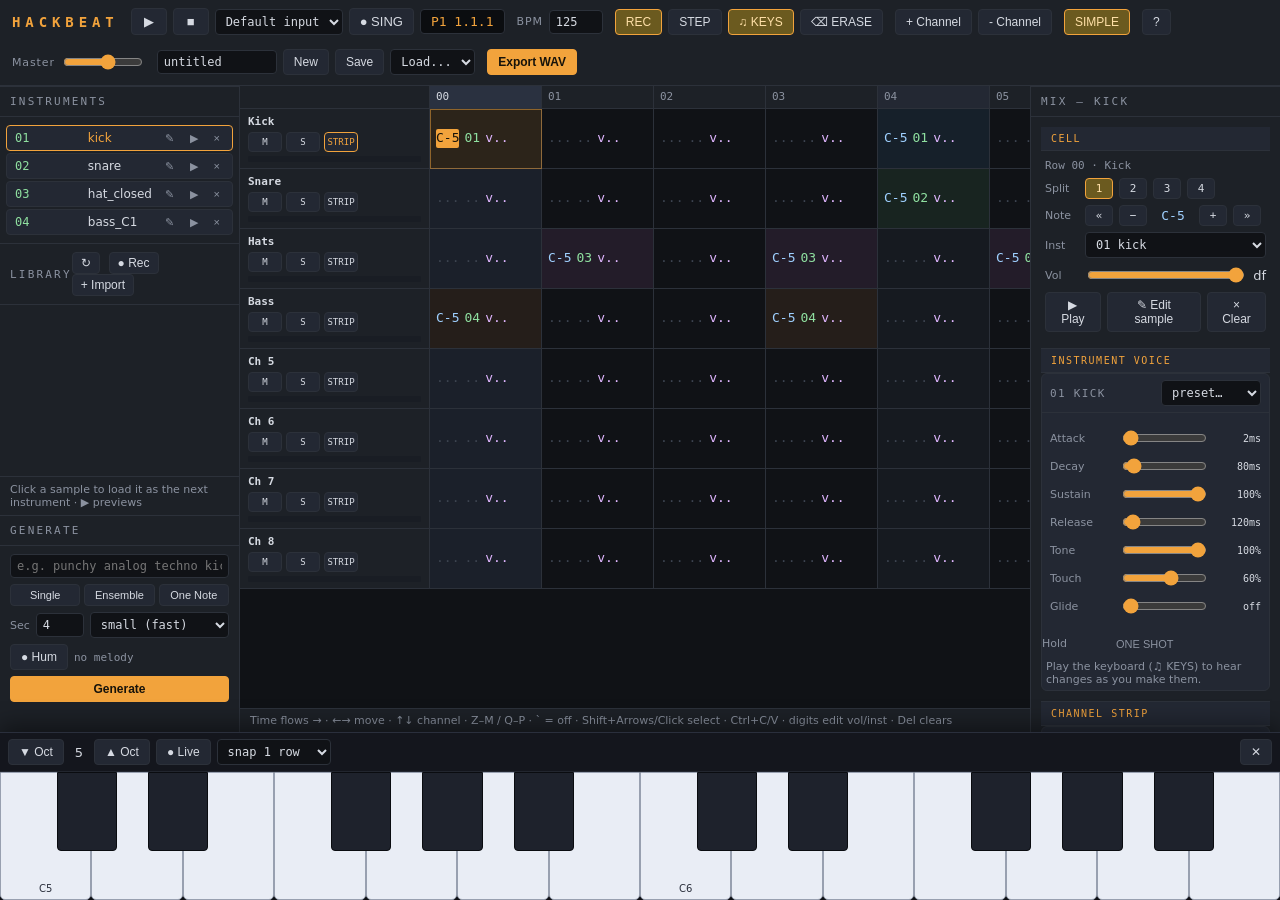
==== static/index.html @ 3773f2fe "record at whatever the system maxes out at: native channels/sample rate, lossless capture, input pic" ====
<!DOCTYPE html>
<html lang="en">
<head>
<meta charset="UTF-8">
<meta name="viewport" content="width=device-width, initial-scale=1.0">
<title>Hackbeat</title>
<link rel="stylesheet" href="style.css?v=20260808b">
</head>
<body>

<header id="topbar">
  <div class="brand">HACKBEAT</div>

  <div class="transport">
    <button id="btn-play-pat" title="Play pattern (Space)">&#9654;</button>
    <button id="btn-play-song-top" title="Play whole song from the start (Shift+Space)">|&#9654;</button>
    <button id="btn-play-song" title="Play song (Shift+Space)">&#9654;&#9654;</button>
    <button id="btn-stop" title="Stop (Esc)">&#9632;</button>
    <select id="input-device-top" class="input-device" title="Which mic or input to record from"></select>
    <button id="btn-sing" title="Record your voice (or any mic sound) while the beat plays &mdash; the take lands on its own track">&#9679; SING</button>
    <div id="pos-display" class="readout">P1 1.1.1</div>
  </div>

  <div class="ctl">
    <label>BPM</label>
    <input id="bpm" type="number" min="30" max="300" value="125">
  </div>
  <div class="ctl">
    <label>Rows/Beat</label>
    <input id="rpb" type="number" min="1" max="16" value="4">
  </div>
  <div class="ctl">
    <label>Octave</label>
    <input id="octave" type="number" min="1" max="8" value="5">
  </div>
  <div class="ctl">
    <button id="btn-edit" class="toggled" title="When on, note keys write into the pattern">REC</button>
    <button id="btn-step" title="Step record: after each note you play, the cursor hops one step forward">STEP</button>
    <button id="btn-keys" title="Show the playable keyboard">&#9835; KEYS</button>
    <button id="btn-eraser" title="Eraser &mdash; tap notes in the grid to delete them">&#9003; ERASE</button>
  </div>
  <div class="ctl">
    <button id="btn-wave" class="toggled" title="Waveform ribbons in the pattern grid">WAVE</button>
    <button id="btn-vu" class="toggled" title="Live VU meters in channel headers">VU</button>
  </div>
  <div class="ctl">
    <label>Zoom</label>
    <button id="zoom-out" title="Zoom out (narrower cells)">&minus;</button>
    <button id="zoom-in" title="Zoom in (wider cells)">+</button>
  </div>

  <div class="ctl">
    <label>Pattern</label>
    <select id="pattern-select"></select>
    <button id="btn-add-pattern" title="New pattern">+</button>
    <button id="btn-dup-pattern" title="Duplicate this pattern into a new one">Dup</button>
    <button id="btn-rm-pattern" title="Delete this pattern">Del</button>
    <input id="pattern-rows" type="number" min="8" max="256" value="64" title="Rows in this pattern">
  </div>

  <div class="ctl">
    <button id="btn-add-channel">+ Channel</button>
    <button id="btn-rm-channel">- Channel</button>
  </div>

  <button id="btn-simple" class="toggled" title="Simple mode hides the studio gear. Click to switch between SIMPLE and PRO.">SIMPLE</button>
  <button id="btn-help" title="Help (F1)">?</button>

  <div class="spacer"></div>
  
  <div class="ctl">
    <label>Master</label>
    <input id="master-vol" type="range" min="0" max="1.5" step="0.01" value="0.9" style="width: 80px;">
  </div>

  <div class="ctl">
    <input id="project-name" type="text" value="untitled" spellcheck="false">
    <button id="btn-new" title="Start a blank project">New</button>
    <button id="btn-save">Save</button>
    <select id="project-list"><option value="">Load...</option></select>
  </div>

  <button id="btn-export" class="accent">Export WAV</button>
</header>

<div id="order-bar">
  <button id="btn-play-song-order" class="accent" title="Play the whole song">&#9654; Song</button>
  <span class="order-label">ORDER</span>
  <div id="order-chips"></div>
  <button id="btn-order-add" title="Append current pattern to the song order">+ Add pattern</button>
</div>

<main id="workspace">

  <aside id="palette">
    <div class="palette-head">
      <span>INSTRUMENTS</span>
    </div>
    <div id="instrument-list"></div>

    <div class="palette-head">
      <span>LIBRARY</span>
      <div>
        <button id="btn-refresh" title="Rescan sample folder">&#8635;</button>
        <button id="btn-rec" title="Record from microphone">&#9679; Rec</button>
        <button id="btn-upload" title="Import audio files">+ Import</button>
        <input id="file-input" type="file" accept="audio/*,.wav,.mp3,.ogg,.flac,.aiff" multiple hidden>
      </div>
    </div>
    <div id="palette-list"></div>
    <div class="palette-foot">Click a sample to load it as the next instrument &middot; &#9654; previews</div>

    <div class="palette-head"><span>GENERATE</span></div>
    <div id="gen-panel">
      <input id="gen-prompt" type="text" placeholder="e.g. punchy analog techno kick" spellcheck="false">
      <div class="gen-row gen-style">
        <button class="gen-style-btn" data-style="single" title="Adds: one solo instrument, unaccompanied">Single</button>
        <button class="gen-style-btn" data-style="ensemble" title="Adds: full ensemble, layered arrangement">Ensemble</button>
        <button class="gen-style-btn" data-style="onenote" title="Adds: one sustained pitch only - great for playable instruments">One Note</button>
      </div>
      <div class="gen-row">
        <label>Sec</label>
        <input id="gen-dur" type="number" min="1" max="20" value="4">
        <select id="gen-model">
          <option value="facebook/musicgen-small" selected>small (fast)</option>
          <option value="facebook/musicgen-medium">medium (better)</option>
        </select>
      </div>
      <div class="gen-row">
        <button id="gen-hum">&#9679; Hum</button>
        <span id="gen-melody-status" class="em-info">no melody</span>
        <button id="gen-melody-clear" class="mini-btn" hidden title="Clear melody">&#10005;</button>
      </div>
      <button id="btn-generate" class="accent">Generate</button>
      <div id="gen-status"></div>
    </div>
  </aside>

  <section id="grid-wrap">
    <div id="pattern-grid" tabindex="0"></div>
    <div class="grid-foot">
      Time flows &rarr; &middot; &larr;&rarr; move &middot; &uarr;&darr; channel &middot; Z&ndash;M / Q&ndash;P &middot; ` = off &middot; Shift+Arrows/Click select &middot; Ctrl+C/V &middot; digits edit vol/inst &middot; Del clears
    </div>
  </section>

  <aside id="fx-panel">
    <div class="palette-head"><span id="fx-title">CHANNEL</span></div>
    <div id="fx-body"></div>
  </aside>

</main>

<!-- The instrument. Hidden until you ask for it on desktop (the computer
     keys are faster there); shown by default on a phone, which has none. -->
<div id="keyboard-dock" class="hidden">
  <div id="kb-bar">
    <button id="kb-oct-down" title="Lower octave">&#9660; Oct</button>
    <span id="kb-oct">4</span>
    <button id="kb-oct-up" title="Higher octave">&#9650; Oct</button>
    <button id="kb-live" title="Record what you play into the pattern while it rolls">&#9679; Live</button>
    <select id="kb-quant" title="Snap recorded notes to a grid">
      <option value="1">snap 1 row</option>
      <option value="2">snap 2 rows</option>
      <option value="4">snap 4 rows</option>
      <option value="0">no snap</option>
    </select>
    <span class="spacer"></span>
    <button id="kb-close" title="Hide the keyboard">&#10005;</button>
  </div>
  <div id="piano-host"></div>
</div>

<div id="em-overlay" hidden>
  <div id="em-box">
    <div class="em-head">
      <span id="em-title">SAMPLE EDITOR</span>
      <button id="em-close" class="mini-btn">&#10005;</button>
    </div>
    <canvas id="em-wave" width="920" height="200"></canvas>
    <div class="em-info" id="em-info">no sample loaded</div>
    <div class="em-row">
      <button id="em-play">&#9654; Play</button>
      <button id="em-stop">&#9632;</button>
      <button id="em-undo">Undo</button>
      <span class="em-sep"></span>
      <button id="em-fadein">Fade In</button>
      <button id="em-fadeout">Fade Out</button>
      <button id="em-normalize">Normalize</button>
      <button id="em-trim">Trim</button>
      <button id="em-cut">Cut</button>
      <button id="em-silence">Silence</button>
      <button id="em-reverse">Reverse</button>
      <button id="em-gdown">&minus;3dB</button>
      <button id="em-gup">+3dB</button>
    </div>
    <div class="em-row">
      <label class="em-lab">FX</label>
      <select id="em-fx">
        <option value="dist">Distortion</option>
        <option value="crush">Bitcrush</option>
        <option value="lowpass">Lowpass</option>
        <option value="highpass">Highpass</option>
        <option value="delay">Delay</option>
        <option value="reverb">Reverb</option>
      </select>
      <label class="em-lab" id="em-p1-label">Drive</label>
      <input id="em-p1" type="range" min="0" max="1" step="0.01" value="0.4">
      <label class="em-lab" id="em-p2-label">Mix</label>
      <input id="em-p2" type="range" min="0" max="1" step="0.01" value="0.4">
      <button id="em-fxapply" class="accent">Apply FX</button>
    </div>
    <div class="em-row">
      <label class="em-lab">Speed</label>
      <input id="em-speed" type="range" min="0.25" max="4" step="0.01" value="1">
      <span id="em-speed-val" class="em-info">1.00x</span>
      <label class="em-lab">Pitch</label>
      <input id="em-pitch" type="range" min="-24" max="24" step="1" value="0">
      <span id="em-pitch-val" class="em-info">0 st</span>
      <button id="em-stretchapply" class="accent" title="Change speed and pitch independently — each only affects the other if you set both">Apply Speed/Pitch</button>
    </div>
    <div class="em-row">
      <button id="em-record">&#9679; Record</button>
      <select id="input-device" class="input-device" title="Which mic or input to record from"></select>
      <button id="em-tomelody" title="Use this audio as the melody for AI generation">&#8594; Melody</button>
    </div>
    <div class="em-row">
      <span class="em-lab">GENERATE</span>
      <span id="em-recstatus" class="em-info"></span>
    </div>
    <div class="em-row">
      <label class="em-lab">Name</label>
      <input id="em-name" type="text" spellcheck="false">
      <button id="em-savenew" class="accent">Save as New</button>
      <button id="em-replace">Replace</button>
      <button id="em-applycell" hidden>Apply to This Cell</button>
    </div>
    <div class="em-row">
      <span id="em-cellhint" class="em-info" hidden>Replace changes EVERY cell using this sample &middot; Apply to This Cell forks an edited copy for just this one cell</span>
    </div>
        <div class="em-row em-gen-row">
      <input id="em-gen-prompt" type="text" placeholder="style / instrument prompt" spellcheck="false">
      <input id="em-gen-dur" type="number" min="1" max="20" value="4" title="Seconds">
      <select id="em-gen-model">
        <option value="facebook/musicgen-small" selected>small (fast)</option>
        <option value="facebook/musicgen-medium">medium (better)</option>
      </select>
      <button id="em-gen-tomelody" title="Use the audio currently loaded above as the melody">Use audio as melody</button>
      <button id="em-generate" class="accent">Generate into editor</button>
    </div>
    <div class="em-row gen-style">
      <button class="gen-style-btn" data-style="single" title="Adds: one solo instrument, unaccompanied">Single</button>
      <button class="gen-style-btn" data-style="ensemble" title="Adds: full ensemble, layered arrangement">Ensemble</button>
      <button class="gen-style-btn" data-style="onenote" title="Adds: one sustained pitch only - great for playable instruments">One Note</button>
    </div>
    <div class="em-row">
      <span id="em-gen-status" class="em-info"></span>
      <span id="em-gen-melody-status" class="em-info"></span>
    </div>
  </div>
</div>

<!-- first-run tutorial: shows until "don't show again" is ticked -->
<div id="tour-overlay" hidden>
  <div id="tour-box">
    <div class="help-head">
      <span>HOW TO PLAY</span>
      <button id="tour-close" class="mini-btn" title="Close">&#10005;</button>
    </div>
    <div class="tour-body">
      <p class="tour-lead">A beat is already loaded. Let&rsquo;s go.</p>

      <ol class="tour-steps">
        <li><strong>Press <kbd>Space</kbd></strong> &mdash; hear it? <kbd>Space</kbd> again stops.</li>
        <li><strong>Click any box</strong> in the grid, then <strong>press <kbd>Z</kbd></strong>. You just put a note there.</li>
        <li><strong>Other keys = other notes.</strong> Your keyboard is a piano:</li>
      </ol>

      <div class="tour-keys">
        <div class="tour-row"><span class="tour-row-label">high</span>
          <kbd>Q</kbd><kbd class="k-black">2</kbd><kbd>W</kbd><kbd class="k-black">3</kbd><kbd>E</kbd><kbd>R</kbd><kbd class="k-black">5</kbd><kbd>T</kbd><kbd class="k-black">6</kbd><kbd>Y</kbd><kbd class="k-black">7</kbd><kbd>U</kbd><kbd>I</kbd>
        </div>
        <div class="tour-row"><span class="tour-row-label">low</span>
          <kbd>Z</kbd><kbd class="k-black">S</kbd><kbd>X</kbd><kbd class="k-black">D</kbd><kbd>C</kbd><kbd>V</kbd><kbd class="k-black">G</kbd><kbd>B</kbd><kbd class="k-black">H</kbd><kbd>N</kbd><kbd class="k-black">J</kbd><kbd>M</kbd>
        </div>
        <div class="tour-keys-note">Dark keys are the sharps. Top row is one octave higher. No typing keyboard? <strong>&#9835; KEYS</strong> gives you an on-screen piano.</div>
      </div>

      <ol class="tour-steps" start="4">
        <li><strong>Want a different sound?</strong> Click one in <strong>LIBRARY</strong> (left), then put notes down.</li>
        <li><strong>Oops?</strong> Click a box and press <kbd>Delete</kbd>, or use <strong>ERASE</strong> and tap notes away.</li>
        <li><strong>Sing on it!</strong> Press <strong>&#9679; SING</strong> &mdash; the beat plays while your mic records, and the take lands on its own track.</li>
        <li><strong>Going fast?</strong> Turn on <strong>STEP</strong> (next to REC) and each note you play hops the cursor to the next box.</li>
      </ol>

      <p class="tour-fine">That&rsquo;s the whole game. Patterns and song-building live behind <strong>PRO</strong> (top-right, next to <strong>?</strong>). <kbd>F1</kbd> opens the full manual.</p>
    </div>
    <div class="tour-foot">
      <label class="tour-check"><input type="checkbox" id="tour-dont-show"> Don&rsquo;t show this again</label>
      <div class="tour-btns">
        <button id="tour-more">Full help</button>
        <button id="tour-ok" class="accent">Got it, let me play</button>
      </div>
    </div>
  </div>
</div>

<div id="help-overlay" hidden>
  <div id="help-box">
    <div class="help-head">
      <span>HACKBEAT HELP</span>
      <button id="help-close" class="mini-btn">&#10005;</button>
    </div>
    <div class="help-body">
      <nav id="help-nav">
        <a href="#h-start">Getting Started</a>
        <a href="#h-grid">The Grid (Timeline)</a>
        <a href="#h-notes">Entering Notes</a>
        <a href="#h-keys">Keyboard Shortcuts</a>
        <a href="#h-channels">Channels</a>
        <a href="#h-fx">Mixing &amp; Effects</a>
        <a href="#h-instruments">Instruments &amp; the Library</a>
        <a href="#h-editor">The Sound Editor</a>
        <a href="#h-ai">AI Sample Generation</a>
        <a href="#h-projects">Saving, Loading &amp; Export</a>
        <a href="#h-troubleshoot">Troubleshooting</a>
      </nav>
      <div id="help-content">

        <section id="h-start">
          <h2>Getting Started</h2>
          <p>Hackbeat is a music tracker with a twist: instead of the classic
          up-and-down pattern grid, time flows <strong>left to right</strong>,
          like a video editor timeline. Each horizontal lane is a channel.
          Notes live in cells along that lane.</p>
          <p>The fastest way to hear something:</p>
          <ol>
            <li>Click a sample in the <strong>LIBRARY</strong> list (bottom-left).
                That loads it into the current instrument slot, shown in the
                <strong>INSTRUMENTS</strong> list above it.</li>
            <li>Click into the grid, then press a note key
                (<code>Z</code>, <code>S</code>, <code>X</code>, <code>D</code>,
                <code>C</code>&hellip; see <a href="#h-notes">Entering Notes</a>).
                A note appears in the cell and the cursor moves forward.</li>
            <li>Press <strong>Space</strong> to hear the pattern play.</li>
          </ol>
        </section>

        <section id="h-grid">
          <h2>The Grid (Timeline)</h2>
          <p>Each row down the left is a <strong>channel</strong> &mdash; its own
          instrument, volume, mute/solo, and effects. Time runs across the
          row. Each cell holds three things, shown as
          <code class="s-note">note</code> <code class="s-inst">inst</code>
          <code class="s-vol">vol</code>:</p>
          <ul>
            <li><strong>Note</strong> &mdash; which pitch plays, e.g. <code>C-5</code>.
                <code>===</code> means "note off" &mdash; it stops whatever is
                currently sounding on that channel.</li>
            <li><strong>Inst</strong> &mdash; which instrument slot to use. Leave it
                blank and the cell just uses whichever instrument is currently
                selected in the INSTRUMENTS list.</li>
            <li><strong>Vol</strong> &mdash; per-note volume, 0&ndash;64. Blank means
                full volume.</li>
          </ul>
          <p><strong>Splitting a cell:</strong> double-click any cell to
          split it into 2, 3, or 4 evenly-timed hits (double-click again to
          cycle, or use the Split buttons in the cell inspector on the
          right). Each hit holds its own note &mdash; perfect for 16ths,
          triplets, or rolls without changing the whole pattern's
          resolution.</p>
          <p><strong>Right-click a cell</strong> that has a note to open that
          cell's sample in the Sound Editor. From there,
          <em>Apply to This Cell</em> saves your edit as a new sample used by
          just that one cell, while <em>Replace</em> changes every cell that
          uses the sample.</p>
          <p><strong>Zoom</strong> (top toolbar, <code>&minus;</code> / <code>+</code>)
          stretches or squeezes the whole timeline &mdash; handy when you're
          working on fine detail versus looking at the whole arrangement.</p>
          <p>Turn the coloured <strong>waveform ribbons</strong> and the
          <strong>VU meters</strong> in each channel header on or off with the
          WAVE / VU buttons in the toolbar &mdash; purely visual, no effect on
          sound.</p>
        </section>

        <section id="h-notes">
          <h2>Entering Notes</h2>
          <p>Two rows of your keyboard act like piano keys, just like a
          classic tracker:</p>
          <table class="help-table">
            <tr><th>Lower row</th><td><code>Z S X D C V G B H N J M</code></td></tr>
            <tr><th>Upper row</th><td><code>Q 2 W 3 E R 5 T 6 Y 7 U I 9 O 0 P</code></td></tr>
          </table>
          <p>These map to a full chromatic scale starting at the
          <strong>Octave</strong> shown in the toolbar. Change the octave
          number to reach higher or lower notes.</p>
          <p><code>`</code> (backtick) enters a note-off (<code>===</code>)
          instead of a pitch &mdash; use it to cut a sustained sample short.</p>
          <p>Notes only get written into the grid while
          <strong>REC</strong> (top toolbar) is lit up. Turn REC off and the
          same keys just preview sound without touching the pattern &mdash;
          handy for auditioning without risk of overwriting anything.</p>
          <p>By default the cursor stays on the cell after you write a note, so
          you can re-take it until it&rsquo;s right. Turn on <strong>STEP</strong>
          (next to REC) and each note you play moves the cursor forward one
          step instead &mdash; classic tracker step-entry.</p>
        </section>

        <section id="h-keys">
          <h2>Keyboard Shortcuts</h2>
          <table class="help-table">
            <tr><th>Space</th><td>Play / stop the current pattern</td></tr>
            <tr><th>Shift + Space</th><td>Play / stop the whole song (follows the ORDER list)</td></tr>
            <tr><th>Escape</th><td>Stop playback</td></tr>
            <tr><th>&larr; &rarr;</th><td>Move the cursor one field / cell at a time</td></tr>
            <tr><th>Shift + &larr; &rarr;</th><td>Jump a whole cell at a time (skip note/inst/vol sub-fields)</td></tr>
            <tr><th>&uarr; &darr;</th><td>Move the cursor up/down between channels</td></tr>
            <tr><th>Tab / Shift+Tab</th><td>Jump forward/back one row</td></tr>
            <tr><th>Page Up / Page Down</th><td>Jump 16 rows at a time</td></tr>
            <tr><th>Home / End</th><td>Jump to the first / last row of the pattern</td></tr>
            <tr><th>0&ndash;9</th><td>Type digits directly into the Inst or Vol field</td></tr>
            <tr><th>. (period)</th><td>Clear just the field the cursor is on</td></tr>
            <tr><th>Delete / Backspace</th><td>Clear the field (or the whole selection, if you have one)</td></tr>
            <tr><th>Shift + Click / Arrows</th><td>Select a block of cells</td></tr>
            <tr><th>Ctrl/Cmd + C</th><td>Copy the selected block</td></tr>
            <tr><th>Ctrl/Cmd + V</th><td>Paste at the cursor</td></tr>
            <tr><th>Double-click cell</th><td>Split the cell into 2/3/4 timed hits (cycles)</td></tr>
            <tr><th>Right-click cell</th><td>Edit that cell's sample (fork for this cell, or replace all)</td></tr>
            <tr><th>F1</th><td>Open this help</td></tr>
          </table>
        </section>

        <section id="h-channels">
          <h2>Channels</h2>
          <p>Each channel header (left side of its lane) has:</p>
          <ul>
            <li><strong>Name</strong> &mdash; click to rename.</li>
            <li><strong>M</strong> (Mute) &mdash; silences that channel.</li>
            <li><strong>S</strong> (Solo) &mdash; silences every <em>other</em>
                channel. Solo more than one channel and only those play.</li>
            <li><strong>STRIP</strong> &mdash; opens that channel's mixer strip
                and effects in the right-hand panel (see
                <a href="#h-fx">Mixing &amp; Effects</a>).</li>
          </ul>
          <p><strong>+ Channel</strong> / <strong>&minus; Channel</strong> in the
          top toolbar add or remove lanes.</p>
        </section>

        <section id="h-fx">
          <h2>Mixing &amp; Effects</h2>
          <p>Click <strong>STRIP</strong> on any channel to open its settings
          on the right:</p>
          <ul>
            <li><strong>Volume &amp; Pan</strong> &mdash; basic level and
                left/right position.</li>
            <li><strong>3-Band EQ</strong> &mdash; boost or cut low, mid, and
                high frequencies.</li>
            <li><strong>Insert effects</strong> &mdash; Bitcrusher, Distortion,
                and Chorus live entirely on that one channel.</li>
            <li><strong>Reverb Send / Delay Send</strong> &mdash; how much of
                <em>this channel</em> gets fed into the shared reverb and
                delay.</li>
          </ul>
          <p><strong>Why "send"?</strong> Reverb and delay are expensive to
          compute, so instead of giving every channel its own full reverb
          unit, Hackbeat runs <em>one</em> shared reverb and <em>one</em>
          shared delay that every channel can send into &mdash; exactly how a
          real mixing console works. That's why the actual reverb
          <strong>decay time</strong> and delay <strong>time/feedback</strong>
          aren't per-channel knobs &mdash; they live in
          <strong>SEND BUSES (GLOBAL)</strong> at the bottom of the panel, and
          changing them there affects every channel's send at once.</p>
          <p>The master volume slider (top-right) sits after an automatic
          <strong>headroom</strong> stage and a limiter, so adding more
          channels won't suddenly cause harsh clipping &mdash; the mix quietly
          makes room for itself as tracks are added.</p>
        </section>

        <section id="h-instruments">
          <h2>Instruments &amp; the Library</h2>
          <p>There are two different sample lists in the left sidebar &mdash;
          it's worth knowing the difference:</p>
          <ul>
            <li><strong>INSTRUMENTS</strong> (top) &mdash; the samples actually
                loaded into <em>this song</em>, numbered 01, 02, 03&hellip;
                Pattern cells refer to these numbers.</li>
            <li><strong>LIBRARY</strong> (bottom) &mdash; every sample file
                sitting on disk, whether or not it's currently used in the
                song. Click one to load it into the next instrument slot.</li>
          </ul>
          <p>Both lists have the same three buttons on each row:</p>
          <ul>
            <li><strong>&#9654;</strong> &mdash; preview the sound.</li>
            <li><strong>&#9998;</strong> &mdash; open it in the
                <a href="#h-editor">Sound Editor</a>.</li>
            <li><strong>&times;</strong> &mdash; remove it. On the LIBRARY list
                this <em>deletes the file from disk</em> and will warn you if
                it's currently in use somewhere in the song. On the
                INSTRUMENTS list it just removes that slot from the song.</li>
          </ul>
          <p>If a library file gets deleted while it's still loaded as an
          instrument, that instrument's row dims and is marked
          <strong>(missing)</strong> &mdash; its pattern cells will play
          silently until you load a replacement sample into that slot.</p>
        </section>

        <section id="h-editor">
          <h2>The Sound Editor</h2>
          <p>Double-click any sample (in either list) to open the editor.
          Drag on the waveform to select a region &mdash; most tools work on
          the selection, or the whole sample if nothing's selected.</p>
          <ul>
            <li><strong>Fade In / Fade Out</strong> &mdash; smooth ramps over
                the selection.</li>
            <li><strong>Normalize</strong> &mdash; raises the loudest point to
                just under full volume.</li>
            <li><strong>Trim</strong> &mdash; keeps only the selection,
                discards the rest.</li>
            <li><strong>Cut</strong> &mdash; removes the selection, keeps the
                rest.</li>
            <li><strong>Silence</strong> &mdash; mutes the selection without
                changing its length.</li>
            <li><strong>Reverse</strong> &mdash; plays the selection backwards.</li>
            <li><strong>&minus;3dB / +3dB</strong> &mdash; quick gain nudges.</li>
            <li><strong>Undo</strong> &mdash; steps back through your last few
                edits.</li>
            <li><strong>FX dropdown</strong> &mdash; permanently bakes
                Distortion, Bitcrush, Lowpass/Highpass, Delay, or Reverb into
                the audio (unlike the channel sends, this actually changes
                the sample file).</li>
            <li><strong>&#9679; Record</strong> &mdash; records from your
                microphone straight into the editor.</li>
          </ul>
          <p>When you're happy, either:</p>
          <ul>
            <li><strong>Save as New</strong> &mdash; writes a new file, leaving
                the original untouched.</li>
            <li><strong>Replace</strong> &mdash; overwrites the original file
                everywhere it's used.</li>
          </ul>
        </section>

        <section id="h-ai">
          <h2>AI Sample Generation</h2>
          <p>The <strong>GENERATE</strong> panel (bottom-left, and also inside
          the Sound Editor) turns a text prompt into a new sample using
          MusicGen. Type a style or instrument description, set a duration,
          and hit Generate. First run downloads the model, so it'll be slow
          exactly once.</p>
          <p><strong>Style buttons:</strong> the Single / Ensemble /
          One Note buttons quietly append extra instructions to your prompt.
          <em>Single</em> pushes the model toward one unaccompanied
          instrument, <em>Ensemble</em> toward a full layered arrangement,
          and <em>One Note</em> toward a single sustained pitch &mdash; ideal
          when you want a clean playable instrument tone, since Hackbeat
          repitches from C-5. Click a button again to turn it off.</p>
          <p><strong>Hum or whistle a melody:</strong> hit
          <strong>&#9679; Hum</strong>, record yourself humming or whistling,
          then type a style prompt (e.g. "warm analog synth lead") and
          Generate. Hackbeat extracts the melody's pitch contour and
          generates new audio that follows it in that style &mdash; this
          automatically switches to the melody-aware model.</p>
          <p>You can also send audio already open in the Sound Editor as the
          melody, using its own <strong>Use audio as melody</strong> button
          &mdash; useful if you've recorded or trimmed a whistle first.</p>
        </section>

        <section id="h-projects">
          <h2>Saving, Loading &amp; Export</h2>
          <ul>
            <li><strong>Save</strong> &mdash; stores the whole song (patterns,
                instruments, mixer/FX settings, order) under the name in the
                text box next to it.</li>
            <li><strong>Load&hellip;</strong> dropdown &mdash; loads a
                previously saved song.</li>
            <li>Your work also <strong>autosaves</strong> to this browser as
                you go, and restores automatically next time you open
                Hackbeat &mdash; separate from named Save/Load.</li>
            <li><strong>ORDER</strong> bar &mdash; the sequence of patterns
                that make up the whole song. <strong>+ Add pattern</strong>
                appends the pattern you're currently viewing. If you never
                set an order, "play song" and "export" just play/render every
                pattern you've made, in order.</li>
            <li><strong>Export WAV</strong> &mdash; renders the whole song
                (following ORDER) to a downloadable 48kHz WAV file.</li>
          </ul>
        </section>

        <section id="h-troubleshoot">
          <h2>Troubleshooting</h2>
          <ul>
            <li><strong>An instrument looks greyed out and says
                "(missing)".</strong> Its sample file was deleted from the
                LIBRARY. Load a different sample into that slot, or find the
                original file and re-import it.</li>
            <li><strong>Generate fails with an error about dependencies.</strong>
                The AI packages (torch/transformers) aren't installed in this
                copy's virtual environment &mdash; re-run the installer
                without the <code>--no-ai</code> flag.</li>
            <li><strong>Sound gets crackly or harsh with lots of channels.</strong>
                Check the master headroom is doing its job &mdash; try easing
                back individual channel volumes and the SEND BUSES send
                amounts rather than the master fader.</li>
            <li><strong>Recording or Humming doesn't prompt for the
                microphone.</strong> Browsers only allow mic access on
                <code>localhost</code> or secure (https) pages &mdash; make
                sure you're opening Hackbeat at
                <code>http://localhost:8200</code>.</li>
          </ul>
        </section>

      </div>
    </div>
  </div>
</div>

<div id="toast"></div>

<script src="voices.js?v=20260808b"></script>
<script src="piano.js?v=20260808b"></script>
<script src="app.js?v=20260808b"></script>
</body>
</html>
---- static/style.css ----
/* Hackbeat (tracker edition) — dark hardware look, OpenMPT-style grid.
   --bg #14161a chassis  --panel #1d2127  --line #2c313a
   --ink #d6dae2  --dim #8b92a0  --amber #f2a33c
*/
:root {
  --bg: #14161a;
  --panel: #1d2127;
  --panel-2: #232833;
  --line: #2c313a;
  --ink: #d6dae2;
  --dim: #8b92a0;
  --amber: #f2a33c;
  --note-col: #9fd0ff;
  --inst-col: #8fe0a0;
  --vol-col: #e0b6ff;
  --hdr-w: 190px;
  --cell-w: 112px;
  --mono: ui-monospace, "JetBrains Mono", "Fira Mono", Menlo, monospace;
  --sans: system-ui, "Segoe UI", Roboto, sans-serif;
}

* { box-sizing: border-box; }
html, body { height: 100%; }
body {
  margin: 0;
  background: var(--bg);
  color: var(--ink);
  font-family: var(--sans);
  font-size: 13px;
  display: flex;
  flex-direction: column;
  overflow: hidden;
}

button {
  background: var(--panel-2);
  color: var(--ink);
  border: 1px solid var(--line);
  border-radius: 4px;
  padding: 5px 10px;
  font-size: 12px;
  cursor: pointer;
}
button:hover { border-color: var(--dim); }
button:focus-visible, input:focus-visible, select:focus-visible {
  outline: 2px solid var(--amber);
  outline-offset: 1px;
}
button.accent {
  background: var(--amber);
  border-color: var(--amber);
  color: #17130a;
  font-weight: 600;
}
button.toggled { background: #6b5a1f; border-color: var(--amber); color: #ffe0a8; }
/* Eraser is destructive, so its "on" state is red, not the usual amber —
   you should never wonder whether tapping will delete something. */
#btn-eraser.toggled { background: #7a2a22; border-color: #e05c4a; color: #ffd7d0; }
#pattern-grid.erasing .pcell { cursor: crosshair; }
#pattern-grid.erasing .pcell.has-note { outline: 1px dashed rgba(224, 92, 74, 0.5); outline-offset: -1px; }
input, select {
  background: #101216;
  color: var(--ink);
  border: 1px solid var(--line);
  border-radius: 4px;
  padding: 4px 6px;
  font-size: 12px;
  font-family: var(--mono);
}
input[type="range"] {
  accent-color: var(--amber);
}

/* ---------- top bar ---------- */
#topbar {
  display: flex;
  align-items: center;
  gap: 12px;
  padding: 8px 12px;
  background: var(--panel);
  border-bottom: 1px solid var(--line);
  flex: 0 0 auto;
  flex-wrap: wrap;
}
.brand {
  font-family: var(--mono);
  font-weight: 700;
  letter-spacing: 0.35em;
  color: var(--amber);
  font-size: 14px;
}
.brand .ver {
  color: var(--dim);
  font-size: 10px;
  letter-spacing: 0.1em;
  font-weight: 400;
}
.transport { display: flex; align-items: center; gap: 6px; }
.transport button { min-width: 36px; font-size: 13px; }
.readout {
  font-family: var(--mono);
  background: #0b0d10;
  border: 1px solid var(--line);
  border-radius: 4px;
  padding: 4px 10px;
  min-width: 66px;
  text-align: right;
  color: var(--amber);
}
.ctl { display: flex; align-items: center; gap: 6px; }
.ctl label { color: var(--dim); font-size: 11px; letter-spacing: 0.08em; }
#bpm, #rpb, #octave, #pattern-rows { width: 54px; }
#project-name { width: 120px; }
.spacer { flex: 1; }

/* ---------- order bar ---------- */
#order-bar {
  display: flex;
  align-items: center;
  gap: 10px;
  padding: 6px 12px;
  background: var(--panel);
  border-bottom: 1px solid var(--line);
  flex: 0 0 auto;
}
.order-label {
  font-family: var(--mono);
  font-size: 10px;
  letter-spacing: 0.25em;
  color: var(--dim);
}
#order-chips { display: flex; gap: 6px; flex-wrap: wrap; }
.order-chip {
  display: flex;
  align-items: center;
  gap: 6px;
  background: var(--panel-2);
  border: 1px solid var(--line);
  border-radius: 4px;
  padding: 3px 4px 3px 8px;
  font-family: var(--mono);
  font-size: 12px;
  cursor: pointer;
}
.order-chip:hover { border-color: var(--dim); }
.order-chip.playing-chip { border-color: var(--amber); color: var(--amber); }
.order-chip .chip-x {
  border: none; background: transparent; color: var(--dim);
  padding: 0 4px; font-size: 11px;
}
.order-chip .chip-x:hover { color: var(--ink); }

/* ---------- layout ---------- */
#workspace { flex: 1; display: flex; min-height: 0; }

/* ---------- palette ---------- */
#palette {
  width: 240px;
  flex: 0 0 auto;
  background: var(--panel);
  border-right: 1px solid var(--line);
  display: flex;
  flex-direction: column;
  min-height: 0;
}
.palette-head {
  display: flex;
  justify-content: space-between;
  align-items: center;
  padding: 8px 10px;
  border-bottom: 1px solid var(--line);
  border-top: 1px solid var(--line);
  font-family: var(--mono);
  font-size: 11px;
  letter-spacing: 0.2em;
  color: var(--dim);
}
.palette-head button { padding: 3px 8px; }
#instrument-list {
  flex: 0 0 auto;
  max-height: 30%;
  overflow-y: auto;
  padding: 6px;
}
#palette-list { flex: 1; overflow-y: auto; padding: 6px; }
.palette-folder {
  font-family: var(--mono);
  font-size: 10px;
  letter-spacing: 0.15em;
  text-transform: uppercase;
  color: var(--dim);
  margin: 10px 4px 4px;
}
.sample-item, .inst-item {
  display: flex;
  align-items: center;
  gap: 8px;
  padding: 5px 8px;
  margin: 2px 0;
  background: var(--panel-2);
  border: 1px solid var(--line);
  border-radius: 4px;
  cursor: pointer;
  user-select: none;
  font-size: 12px;
}
.sample-item:hover, .inst-item:hover { border-color: var(--amber); }
.inst-item.current { border-color: var(--amber); color: var(--amber); }
.inst-num { font-family: var(--mono); color: var(--inst-col); flex: 0 0 auto; }
.sample-item span, .inst-item span {
  overflow: hidden; text-overflow: ellipsis; white-space: nowrap; flex: 1;
}
.mini-btn {
  border: none; background: transparent; color: var(--dim);
  padding: 0 4px; font-size: 11px; flex: 0 0 auto;
}
.mini-btn:hover { color: var(--amber); }
.palette-foot {
  padding: 6px 10px;
  border-top: 1px solid var(--line);
  color: var(--dim);
  font-size: 11px;
}

/* ---------- pattern grid ---------- */
#grid-wrap { flex: 1; min-width: 0; display: flex; flex-direction: column; }
#pattern-grid {
  flex: 1;
  overflow: auto;
  outline: none;
  font-family: var(--mono);
  font-size: 13px;
  line-height: 1.45;
  background: #101216;
  position: relative;
}
.grid-foot {
  flex: 0 0 auto;
  padding: 5px 10px;
  border-top: 1px solid var(--line);
  color: var(--dim);
  font-size: 11px;
  background: var(--panel);
}

/* ---------- timeline grid: channels as horizontal lanes ---------- */
.ruler-row {
  display: flex;
  width: max-content;
  min-width: 100%;
  position: sticky;
  top: 0;
  z-index: 3;
  background: var(--panel);
  border-bottom: 1px solid var(--line);
}
.ruler-corner {
  width: var(--hdr-w);
  flex: 0 0 auto;
  position: sticky;
  left: 0;
  z-index: 4;
  background: var(--panel);
  border-right: 1px solid var(--line);
}
.rul {
  width: var(--cell-w);
  flex: 0 0 auto;
  padding: 3px 6px;
  color: var(--dim);
  border-right: 1px solid var(--line);
  font-size: 11px;
}
.rul.beat { background: #232833; }
.rul.bar { background: #2a3140; color: var(--ink); }

.chlane {
  display: flex;
  width: max-content;
  min-width: 100%;
}
.ch-hdr {
  width: var(--hdr-w);
  flex: 0 0 auto;
  position: sticky;
  left: 0;
  z-index: 2;
  background: var(--panel);
  border-right: 1px solid var(--line);
  border-bottom: 1px solid var(--line);
  padding: 6px 8px;
  display: flex;
  flex-direction: column;
  justify-content: center;
  gap: 4px;
  font-family: var(--sans);
}
.ch-hdr .ch-name {
  background: transparent;
  border: none;
  color: var(--ink);
  font-size: 11px;
  font-weight: 600;
  padding: 0;
  width: 100%;
  min-width: 0;
}
.ch-top { display: flex; align-items: center; gap: 4px; min-width: 0; }
.ch-hdr button {
  width: 34px; height: 20px; padding: 0;
  font-family: var(--mono); font-size: 9px;
}
.ch-hdr button.on-mute { background: #6b2f2f; border-color: #a04848; }
.ch-hdr button.on-solo { background: #6b5a1f; border-color: var(--amber); }
.ch-hdr button.fx-open { border-color: var(--amber); color: var(--amber); }
.ch-hdr canvas.vu {
  display: block;
  width: 100%;
  height: 6px;
  border-radius: 2px;
  background: #191d24;
}

.pcell {
  width: var(--cell-w);
  min-height: 52px;
  flex: 0 0 auto;
  display: flex;
  align-items: center;
  gap: 5px;
  border-right: 1px solid var(--line);
  border-bottom: 1px solid var(--line);
  padding: 0 6px;
  white-space: pre;
  cursor: default;
  overflow: hidden;
}
.pcell.beat { background: #161a20; }
.pcell.bar { background: #1b202a; }
.pcell.has-note { background-color: var(--tint-bg); }
.pcell .s-note { color: var(--note-col); }
.pcell .s-inst { color: var(--inst-col); }
.pcell .s-vol  { color: var(--vol-col); }
.pcell .empty { color: #3d4450; }
.pcell span.cursor-sub {
  background: var(--amber);
  color: #17130a;
  border-radius: 2px;
}

/* Selection and Cursors */
.pcell.selected { background: rgba(143, 224, 160, 0.15); }
.pcell.curcell {
  background: rgba(242,163,60,0.12);
  outline: 1px solid rgba(242,163,60,0.5);
  outline-offset: -1px;
}
.pcell.curcell.selected { background: rgba(242,163,60,0.30); }

/* ---------- playhead line ---------- */
#playline {
  position: absolute;
  top: 0;
  width: 2px;
  background: var(--amber);
  box-shadow: 0 0 6px rgba(242,163,60,0.8);
  z-index: 1;
  pointer-events: none;
}

/* ---------- fx panel ---------- */
#fx-panel {
  width: 250px;
  flex: 0 0 auto;
  background: var(--panel);
  border-left: 1px solid var(--line);
  display: flex;
  flex-direction: column;
  min-height: 0;
}
.panel-section-title {
  padding: 6px 10px;
  font-family: var(--mono);
  font-size: 10px;
  letter-spacing: 0.15em;
  color: var(--amber);
  background: var(--panel-2);
  border-bottom: 1px solid var(--line);
  border-top: 1px solid var(--line);
  margin: 0;
}
.panel-section-title:first-child { border-top: none; }
#fx-body { flex: 1; overflow-y: auto; padding: 10px; }
.fx-unit {
  border: 1px solid var(--line);
  border-radius: 6px;
  margin-bottom: 10px;
  background: var(--panel-2);
}
.fx-unit-head {
  display: flex;
  justify-content: space-between;
  align-items: center;
  padding: 6px 8px;
  font-family: var(--mono);
  font-size: 11px;
  letter-spacing: 0.12em;
  color: var(--dim);
  border-bottom: 1px solid var(--line);
}
.fx-unit-head button { padding: 2px 8px; font-size: 10px; }
.fx-unit-head button.fx-on { background: #6b5a1f; border-color: var(--amber); color: #ffe0a8; }
.fx-params { padding: 8px; }
.fx-param { display: flex; align-items: center; gap: 8px; margin: 6px 0; }
.fx-param label { width: 62px; color: var(--dim); font-size: 11px; flex: 0 0 auto; }
.fx-param input[type=range] { flex: 1; min-width: 0; accent-color: var(--amber); padding: 0; }
.fx-param select { flex: 1; }
.fx-param .pv {
  font-family: var(--mono); font-size: 10px; color: var(--ink);
  width: 44px; text-align: right; flex: 0 0 auto;
}
.fx-hint { color: var(--dim); font-size: 11px; padding: 4px; }

/* ---------- toast ---------- */
#toast {
  position: fixed;
  bottom: 18px;
  left: 50%;
  transform: translateX(-50%);
  background: var(--panel-2);
  border: 1px solid var(--amber);
  color: var(--ink);
  padding: 8px 16px;
  border-radius: 6px;
  font-size: 12px;
  opacity: 0;
  transition: opacity 0.25s;
  pointer-events: none;
  z-index: 20;
}
#toast.show { opacity: 1; }

@media (prefers-reduced-motion: reduce) {
  #toast { transition: none; }
}

/* ---------- waveform overlay ---------- */
#wave-overlay {
  position: absolute;
  top: 0;
  left: 0;
  z-index: 1;            /* above lanes, below sticky channel headers (2) and ruler (3) */
  pointer-events: none;  /* clicks pass straight through to cells */
}

/* ---------- cell inspector ---------- */
#cell-inspector { padding: 8px 4px 10px; border-bottom: 1px solid var(--line); }
.ci-pos { font-family: var(--mono); font-size: 11px; color: var(--dim); margin-bottom: 6px; }
.ci-row { display: flex; align-items: center; gap: 6px; margin: 6px 0; }
.ci-row label { width: 34px; color: var(--dim); font-size: 11px; flex: 0 0 auto; }
.ci-row select { flex: 1; min-width: 0; }
.ci-row input[type=range] { flex: 1; min-width: 0; padding: 0; }
.ci-note { font-family: var(--mono); color: var(--note-col); min-width: 40px; text-align: center; }
.ci-btn { width: 28px; padding: 3px 0; font-family: var(--mono); font-size: 11px; }


/* ---------- ai generator panel ---------- */
#gen-panel {
  flex: 0 0 auto;
  padding: 8px 10px 10px;
  display: flex;
  flex-direction: column;
  gap: 6px;
}
#gen-prompt { width: 100%; }
.gen-row { display: flex; align-items: center; gap: 6px; }
.gen-row label { color: var(--dim); font-size: 11px; flex: 0 0 auto; }
#gen-dur { width: 48px; }
.gen-row select { flex: 1; min-width: 0; }
#gen-status { color: var(--dim); font-size: 11px; min-height: 14px; }

/* ---------- play song buttons ---------- */
#btn-play-song-order { padding: 4px 10px; font-size: 12px; }
#btn-play-song-top { font-family: var(--mono); }


/* ---------- sample editor modal ---------- */
#em-overlay {
  position: fixed;
  inset: 0;
  background: rgba(8, 10, 13, 0.72);
  z-index: 30;
  display: flex;
  align-items: center;
  justify-content: center;
}
#em-overlay[hidden] { display: none; }
#em-box {
  background: var(--panel);
  border: 1px solid var(--line);
  border-radius: 8px;
  padding: 12px;
  width: min(960px, 94vw);
  max-height: 92vh;
  overflow-y: auto;
  display: flex;
  flex-direction: column;
  gap: 8px;
}
.em-head {
  display: flex;
  justify-content: space-between;
  align-items: center;
  font-family: var(--mono);
  letter-spacing: 0.2em;
  font-size: 11px;
  color: var(--dim);
}
#em-wave {
  width: 100%;
  height: 200px;
  background: #0b0d10;
  border: 1px solid var(--line);
  border-radius: 4px;
  cursor: crosshair;
  touch-action: none;
}
.em-row { display: flex; align-items: center; gap: 6px; flex-wrap: wrap; }
.em-lab { color: var(--dim); font-size: 11px; flex: 0 0 auto; }
.em-info { color: var(--dim); font-size: 11px; font-family: var(--mono); }
.em-sep { width: 1px; height: 18px; background: var(--line); }
#em-p1, #em-p2 { width: 110px; accent-color: var(--amber); padding: 0; }
#em-name { flex: 1; min-width: 120px; }
#em-record.recording, #gen-hum.recording, #btn-sing.recording { background: #6b2f2f; border-color: #d05050; color: #ffd6d6; }


/* ---------- generate panel inside the sample editor ---------- */
.em-gen-row input[type=text] { flex: 1; min-width: 140px; }
.em-gen-row input[type=number] { width: 48px; }
.em-gen-row select { width: 130px; }


/* ---------- missing-file instrument flag ---------- */
.inst-item.missing { opacity: 0.55; }
.inst-item.missing .inst-num,
.inst-item.missing span:not(.inst-num) { color: var(--dim); font-style: italic; }


/* ---------- help modal ---------- */
#help-overlay {
  position: fixed;
  inset: 0;
  background: rgba(8, 10, 13, 0.72);
  z-index: 35;
  display: flex;
  align-items: center;
  justify-content: center;
}
#help-overlay[hidden] { display: none; }
#help-box {
  background: var(--panel);
  border: 1px solid var(--line);
  border-radius: 8px;
  width: min(880px, 94vw);
  max-height: 88vh;
  display: flex;
  flex-direction: column;
  overflow: hidden;
}
.help-head {
  display: flex;
  justify-content: space-between;
  align-items: center;
  padding: 10px 14px;
  border-bottom: 1px solid var(--line);
  font-family: var(--mono);
  letter-spacing: 0.2em;
  font-size: 12px;
  color: var(--amber);
  flex: 0 0 auto;
}
.help-body { display: flex; min-height: 0; flex: 1; }
#help-nav {
  width: 180px;
  flex: 0 0 auto;
  border-right: 1px solid var(--line);
  padding: 10px 0;
  overflow-y: auto;
  display: flex;
  flex-direction: column;
}
#help-nav a {
  color: var(--dim);
  text-decoration: none;
  font-size: 12px;
  padding: 7px 14px;
  border-left: 2px solid transparent;
}
#help-nav a:hover { color: var(--ink); background: var(--panel-2); }
#help-content {
  flex: 1;
  overflow-y: auto;
  padding: 16px 22px;
  line-height: 1.55;
  font-size: 13px;
}
#help-content h2 {
  color: var(--amber);
  font-size: 14px;
  letter-spacing: 0.04em;
  margin: 0 0 8px;
  padding-top: 4px;
}
#help-content section { margin-bottom: 26px; }
#help-content section:last-child { margin-bottom: 4px; }
#help-content p, #help-content li { color: var(--ink); }
#help-content ul, #help-content ol { padding-left: 20px; margin: 8px 0; }
#help-content li { margin: 4px 0; }
#help-content code {
  font-family: var(--mono);
  background: #101216;
  border: 1px solid var(--line);
  border-radius: 3px;
  padding: 1px 5px;
  font-size: 12px;
}
.help-table { border-collapse: collapse; margin: 8px 0 4px; width: 100%; }
.help-table th, .help-table td {
  text-align: left;
  padding: 5px 10px;
  border-bottom: 1px solid var(--line);
  font-size: 12.5px;
}
.help-table th {
  color: var(--dim);
  font-weight: 600;
  white-space: nowrap;
  width: 1%;
}


/* ---------- split cells ---------- */
.pcell.split-cell { gap: 0; padding: 0 2px; }
.pcell .slot {
  flex: 1;
  min-width: 0;
  text-align: center;
  font-size: 11px;
  color: var(--note-col);
  border-right: 1px dashed rgba(139, 146, 160, 0.35);
  overflow: hidden;
}
.pcell .slot:last-child { border-right: none; }
.pcell .slot.empty { color: #3d4450; }
.pcell .slot.cursor-sub { background: var(--amber); color: #17130a; border-radius: 2px; }
.ci-btn.ci-on { background: #6b5a1f; border-color: var(--amber); color: #ffe0a8; }


/* ---------- generation style buttons ---------- */
.gen-style { gap: 4px; }
.gen-style .gen-style-btn {
  flex: 1;
  padding: 4px 6px;
  font-size: 11px;
}

/* =====================================================================
   The playable keyboard
   ===================================================================== */
#keyboard-dock {
  position: fixed; left: 0; right: 0; bottom: 0; z-index: 40;
  background: #14161d; border-top: 1px solid #2a2f3c;
  padding-bottom: env(safe-area-inset-bottom);
  box-shadow: 0 -6px 22px rgba(0,0,0,.45);
}
#keyboard-dock.hidden { display: none; }

/* preset picker sits in the voice card's header, opposite the name */
.voice-preset { margin-left: auto; max-width: 10em; }
#kb-bar {
  display: flex; align-items: center; gap: 6px; padding: 6px 8px;
  border-bottom: 1px solid #22262f;
}
#kb-bar .spacer { flex: 1; }
#kb-oct { font-variant-numeric: tabular-nums; min-width: 1.4em; text-align: center; }
#kb-live.armed { background: #c0392b; color: #fff; border-color: #e05c4a; }

.piano {
  display: grid;
  grid-template-columns: repeat(var(--whites, 14), 1fr);
  grid-template-rows: 62% 38%;
  height: 128px; touch-action: none; user-select: none;
  background: #0d0f14;
}
.pk {
  display: flex; align-items: flex-end; justify-content: center;
  padding-bottom: 5px; font-size: 10px; cursor: pointer;
}
.pk.white {
  grid-row: 1 / 3;
  background: #e9edf5; color: #2a2f3c;
  border: 1px solid #98a0b0; border-radius: 0 0 5px 5px;
}
.pk.black {
  grid-row: 1 / 2; z-index: 2;
  background: #1e222c; color: #aab; border: 1px solid #0a0c10;
  border-radius: 0 0 4px 4px;
  /* straddle the gap between the two whites it sits between */
  margin-left: 62%; margin-right: -28%;
}
.pk.white.on  { background: #7fd4ff; }
.pk.black.on  { background: #3a86b8; }

/* =====================================================================
   Phones and tablets. The tracker grid is inherently wide, so it scrolls
   sideways rather than being crushed — but everything AROUND it stacks,
   and the keyboard gets the bottom of the screen where a thumb lives.
   ===================================================================== */
@media (max-width: 820px) {
  #topbar {
    flex-wrap: wrap; gap: 4px 8px; padding: 6px 8px;
    position: sticky; top: 0; z-index: 30;
  }
  #topbar .brand { font-size: 13px; }
  #topbar .ctl { gap: 4px; }
  #topbar .ctl label { font-size: 10px; }
  #topbar .spacer { display: none; }
  #topbar button, #topbar select, #topbar input {
    min-height: 38px; font-size: 14px;
  }
  #topbar input[type="number"] { width: 4.2em; }

  #workspace { flex-direction: column; }
  #palette {
    width: auto; max-height: 34vh; order: 2;
    border-right: 0; border-top: 1px solid #2a2f3c;
  }
  #grid-wrap, #grid { min-width: 0; }

  /* Keep the pattern visible above the docked keyboard. The height is
     measured and set by initKeyboard rather than guessed here -- the bar
     above the keys wraps to two lines on a narrow phone, and a hardcoded
     figure leaves the bottom rows hidden underneath. */

  .piano { height: 152px; }
  .pk { font-size: 11px; }
  /* bigger tap targets everywhere it counts */
  button, select { min-height: 38px; }
}

@media (max-width: 520px) {
  #topbar .brand { display: none; }
  .piano { height: 168px; }
}


/* ---------- first-run tutorial ---------- */
#tour-overlay {
  position: fixed;
  inset: 0;
  background: rgba(8, 10, 13, 0.78);
  z-index: 36;                       /* above help so "Full help" opens underneath cleanly */
  display: flex;
  align-items: center;
  justify-content: center;
}
#tour-overlay[hidden] { display: none; }
#tour-box {
  background: var(--panel);
  border: 1px solid var(--line);
  border-radius: 8px;
  width: min(560px, 94vw);
  max-height: 92vh;
  display: flex;
  flex-direction: column;
  overflow: hidden;
  box-shadow: 0 20px 60px rgba(0,0,0,0.6);
}
.tour-body { padding: 14px 20px 6px; overflow-y: auto; font-size: 14px; line-height: 1.5; color: var(--ink); }
.tour-lead { margin: 0 0 10px; font-size: 15px; }
.tour-steps { margin: 6px 0; padding-left: 22px; }
.tour-steps li { margin: 5px 0; }
.tour-fine { margin: 10px 0 6px; font-size: 12px; color: var(--dim); }
.tour-keys {
  margin: 8px 0 4px 22px;
  padding: 10px 12px;
  background: var(--panel-2);
  border: 1px solid var(--line);
  border-radius: 6px;
}
.tour-row { display: flex; align-items: center; gap: 3px; margin: 3px 0; flex-wrap: wrap; }
.tour-row-label { width: 34px; font-size: 10px; color: var(--dim); font-family: var(--mono); letter-spacing: 0.1em; text-transform: uppercase; }
.tour-keys kbd, .tour-body kbd {
  display: inline-block;
  min-width: 22px;
  padding: 3px 5px;
  text-align: center;
  font-family: var(--mono);
  font-size: 12px;
  background: #e9e4d8;
  color: #1c1c1c;
  border: 1px solid #8a8378;
  border-bottom-width: 3px;
  border-radius: 4px;
}
.tour-keys kbd.k-black { background: #2a2c31; color: #f0e6c8; border-color: #000; }
.tour-keys-note { font-size: 12px; color: var(--dim); margin-top: 8px; }
.tour-foot {
  display: flex;
  justify-content: space-between;
  align-items: center;
  gap: 10px;
  padding: 10px 20px 14px;
  border-top: 1px solid var(--line);
  flex-wrap: wrap;
}
.tour-check { font-size: 12px; color: var(--dim); display: flex; align-items: center; gap: 6px; cursor: pointer; }
.tour-btns { display: flex; gap: 8px; }


/* ---------- SIMPLE mode: hide the studio, keep the toy ----------
   Everything below is a "pro" control. Nothing is removed, it's just
   out of sight until the SIMPLE button is switched off. */
body.simple #btn-play-song-top,
body.simple #btn-play-song,
body.simple #topbar .ctl:has(#rpb),
body.simple #topbar .ctl:has(#octave),
body.simple #topbar .ctl:has(#btn-wave),
body.simple #topbar .ctl:has(#zoom-in),
body.simple #topbar .ctl:has(#pattern-select),
body.simple #order-bar { display: none !important; }


/* the grid keeps scrolling above the docked keyboard, on any screen size */
body:has(#keyboard-dock:not(.hidden)) #workspace {
  padding-bottom: var(--kb-height, 178px);
}

/* topbar input picker stays small so the transport doesn't crowd */
#input-device-top { max-width: 140px; }
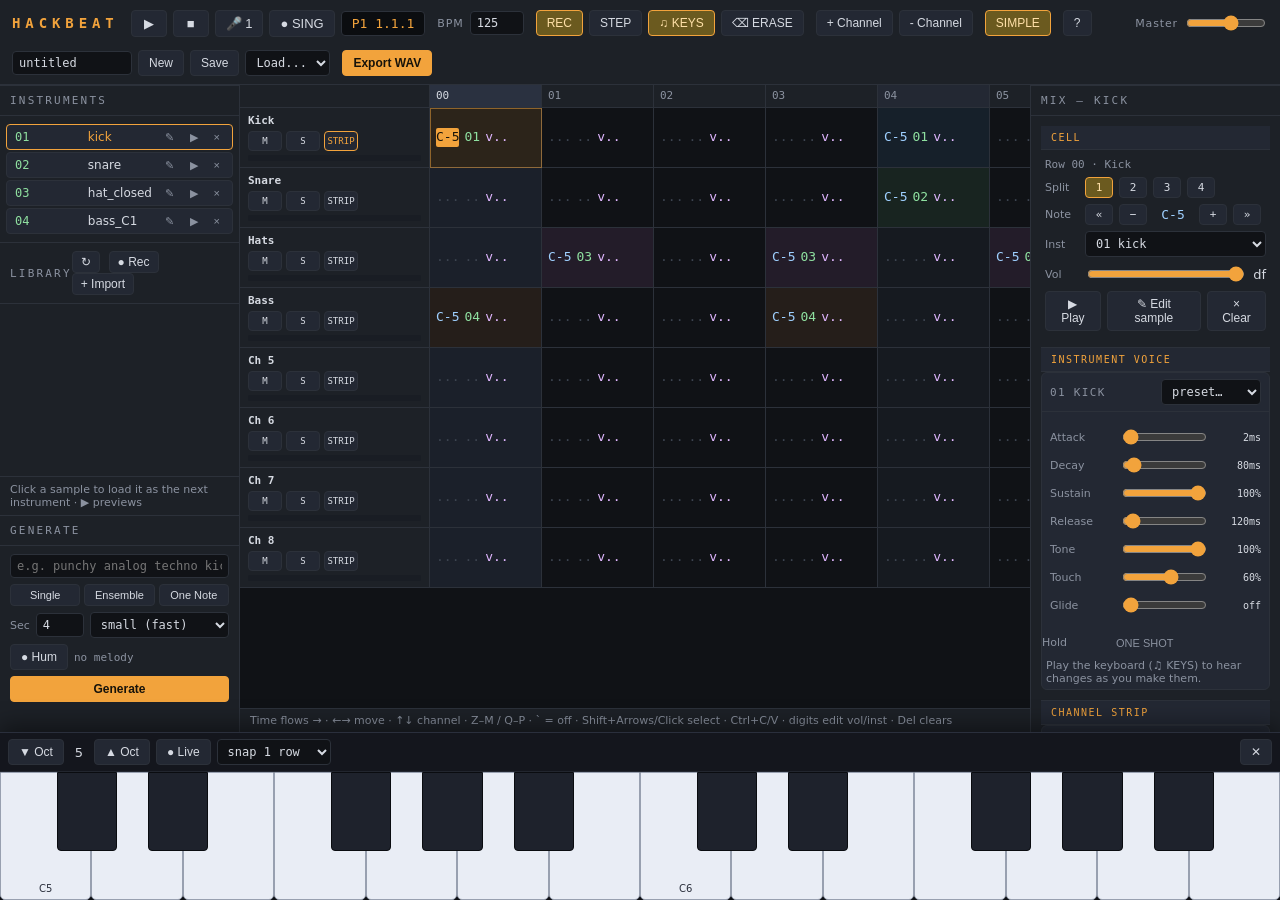
==== commit 35f34998: "multi-input SING: record every ticked device to its own track, latency-compensated, with per-channel" ====
--- a/static/index.html
+++ b/static/index.html
@@ -16,7 +16,8 @@
     <button id="btn-play-song-top" title="Play whole song from the start (Shift+Space)">|&#9654;</button>
     <button id="btn-play-song" title="Play song (Shift+Space)">&#9654;&#9654;</button>
     <button id="btn-stop" title="Stop (Esc)">&#9632;</button>
-    <select id="input-device-top" class="input-device" title="Which mic or input to record from"></select>
+    <button id="btn-inputs" title="Which inputs SING records — tick more than one to record multi-track">&#127908; 1</button>
+    <div id="input-popover" hidden></div>
     <button id="btn-sing" title="Record your voice (or any mic sound) while the beat plays &mdash; the take lands on its own track">&#9679; SING</button>
     <div id="pos-display" class="readout">P1 1.1.1</div>
   </div>
--- a/static/style.css
+++ b/static/style.css
@@ -836,5 +836,18 @@
   padding-bottom: var(--kb-height, 178px);
 }
 
-/* topbar input picker stays small so the transport doesn't crowd */
-#input-device-top { max-width: 140px; }
+/* SING input popover */
+#input-popover {
+  position: fixed;
+  top: 44px;
+  left: 180px;
+  z-index: 45;
+  background: var(--panel);
+  border: 1px solid var(--line);
+  border-radius: 6px;
+  padding: 8px 10px;
+  box-shadow: 0 10px 30px rgba(0,0,0,.5);
+  max-width: 320px;
+}
+.input-pop-head { font-family: var(--mono); font-size: 10px; letter-spacing: .12em; color: var(--dim); margin-bottom: 6px; }
+.input-pop-row { display: flex; align-items: center; gap: 8px; font-size: 13px; padding: 4px 0; cursor: pointer; color: var(--ink); }
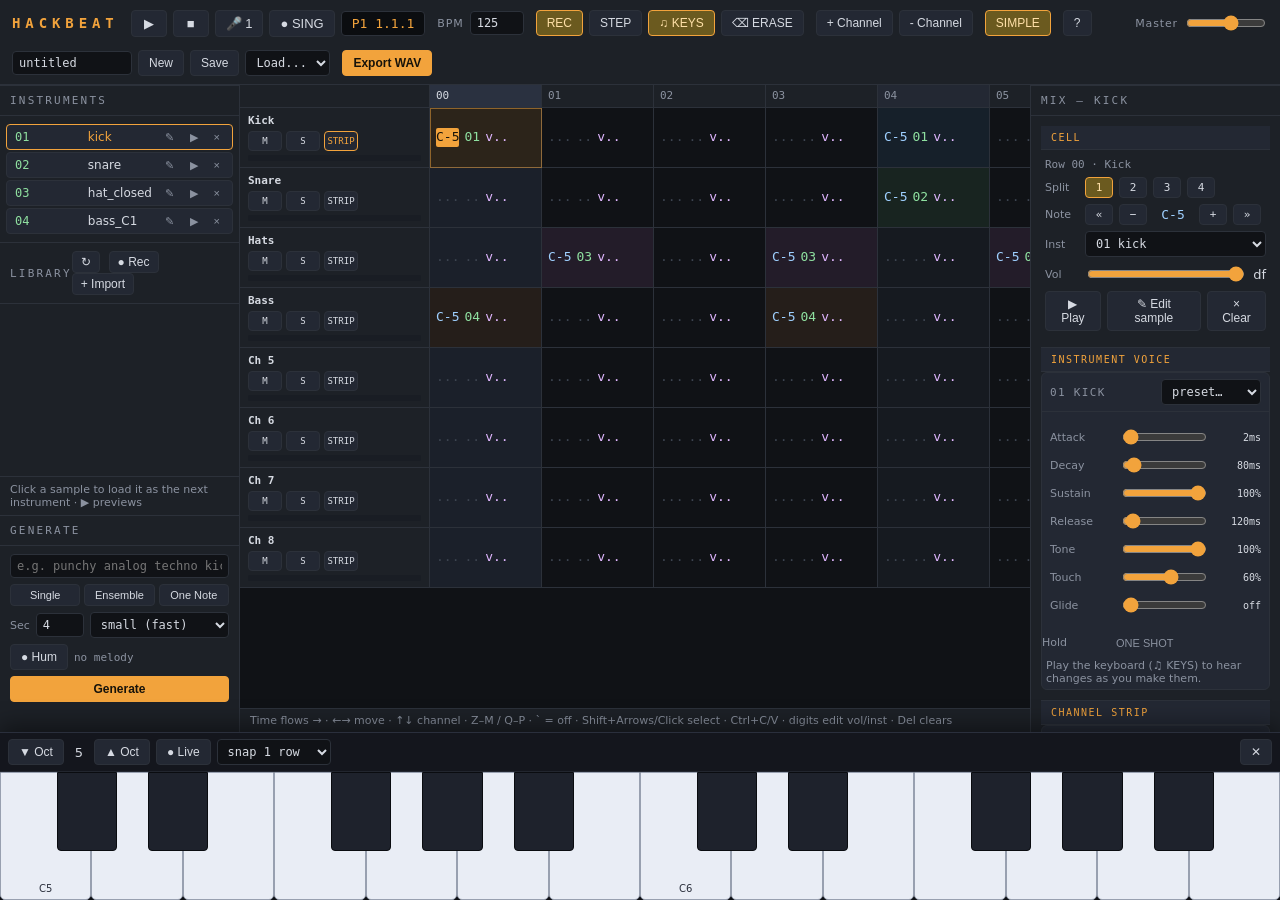
==== commit fabd331b: "self-calibrating sync: SING's count-in ticks are found in each recording to measure the device's tru" ====
--- a/static/index.html
+++ b/static/index.html
@@ -289,7 +289,7 @@
       <ol class="tour-steps" start="4">
         <li><strong>Want a different sound?</strong> Click one in <strong>LIBRARY</strong> (left), then put notes down.</li>
         <li><strong>Oops?</strong> Click a box and press <kbd>Delete</kbd>, or use <strong>ERASE</strong> and tap notes away.</li>
-        <li><strong>Sing on it!</strong> Press <strong>&#9679; SING</strong> &mdash; the beat plays while your mic records, and the take lands on its own track.</li>
+        <li><strong>Sing on it!</strong> Press <strong>&#9679; SING</strong> &mdash; four count-in ticks, then the beat plays while your mic records, and the take lands on its own track.</li>
         <li><strong>Going fast?</strong> Turn on <strong>STEP</strong> (next to REC) and each note you play hops the cursor to the next box.</li>
       </ol>
 
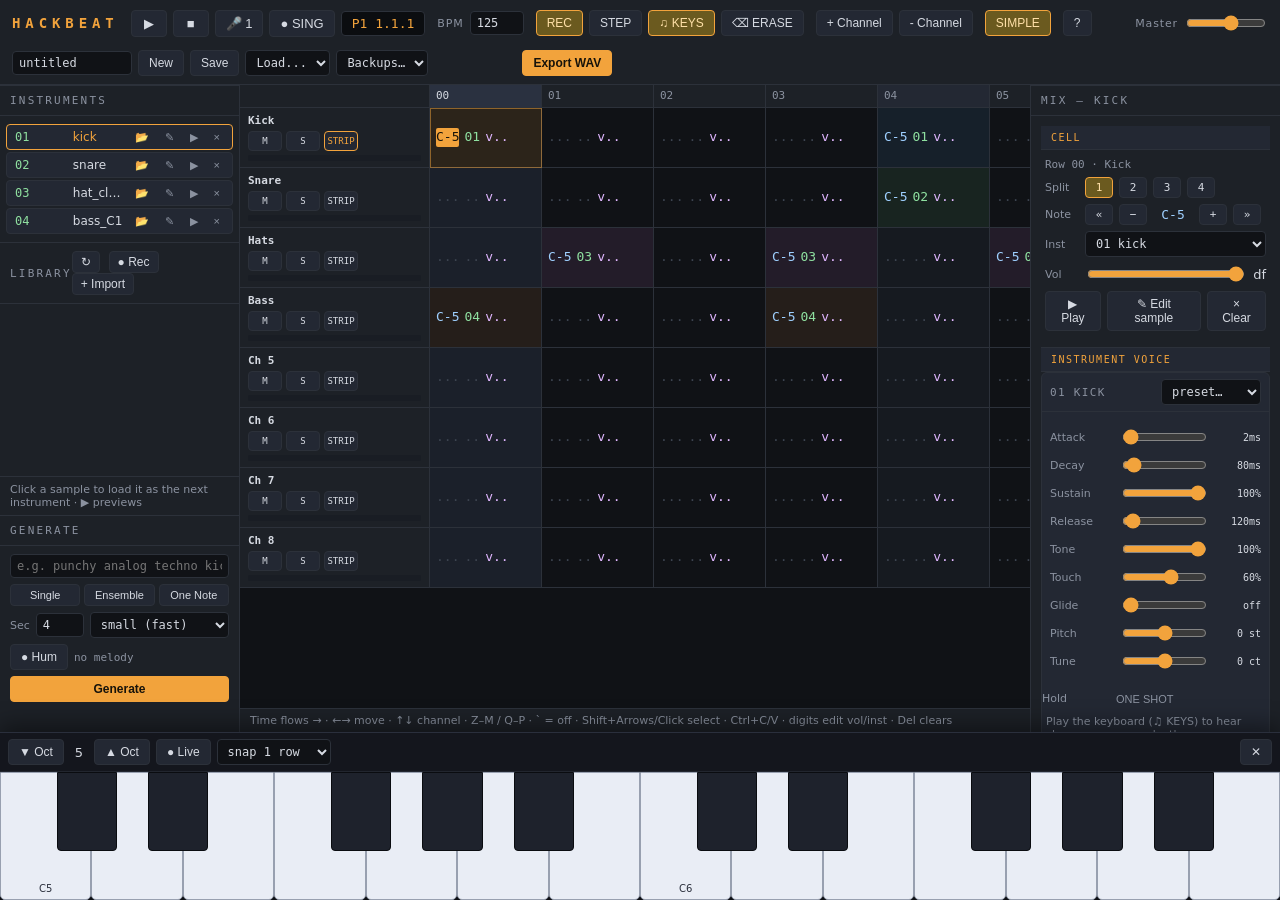
==== commit 3e18cce1: "Autosave to the project file with 4 rotating backups, load a file into a slot, per-instrument Pitch " ====
--- a/static/index.html
+++ b/static/index.html
@@ -4,7 +4,7 @@
 <meta charset="UTF-8">
 <meta name="viewport" content="width=device-width, initial-scale=1.0">
 <title>Hackbeat</title>
-<link rel="stylesheet" href="style.css?v=20260808b">
+<link rel="stylesheet" href="style.css?v=20261002a">
 </head>
 <body>
 
@@ -79,6 +79,8 @@
     <button id="btn-new" title="Start a blank project">New</button>
     <button id="btn-save">Save</button>
     <select id="project-list"><option value="">Load...</option></select>
+    <select id="backup-list" title="Undo: the last 4 saved versions of this project"><option value="">Backups…</option></select>
+    <span id="save-state" class="save-state" title="Every edit saves to the project file by itself"></span>
   </div>
 
   <button id="btn-export" class="accent">Export WAV</button>
@@ -183,6 +185,7 @@
       <button id="em-play">&#9654; Play</button>
       <button id="em-stop">&#9632;</button>
       <button id="em-undo">Undo</button>
+      <button id="em-loadfile" title="Load a WAV / MP3 from your computer into the editor (Undo brings the old sound back)">&#128194; Load file…</button>
       <span class="em-sep"></span>
       <button id="em-fadein">Fade In</button>
       <button id="em-fadeout">Fade Out</button>
@@ -616,8 +619,8 @@
 
 <div id="toast"></div>
 
-<script src="voices.js?v=20260808b"></script>
-<script src="piano.js?v=20260808b"></script>
-<script src="app.js?v=20260808b"></script>
+<script src="voices.js?v=20261002a"></script>
+<script src="piano.js?v=20261002a"></script>
+<script src="app.js?v=20261002a"></script>
 </body>
 </html>
--- a/static/style.css
+++ b/static/style.css
@@ -851,3 +851,6 @@
 }
 .input-pop-head { font-family: var(--mono); font-size: 10px; letter-spacing: .12em; color: var(--dim); margin-bottom: 6px; }
 .input-pop-row { display: flex; align-items: center; gap: 8px; font-size: 13px; padding: 4px 0; cursor: pointer; color: var(--ink); }
+
+/* autosave-to-file indicator */
+.save-state { font-size: 11px; color: #8b92a0; margin-left: 6px; min-width: 70px; display: inline-block; }
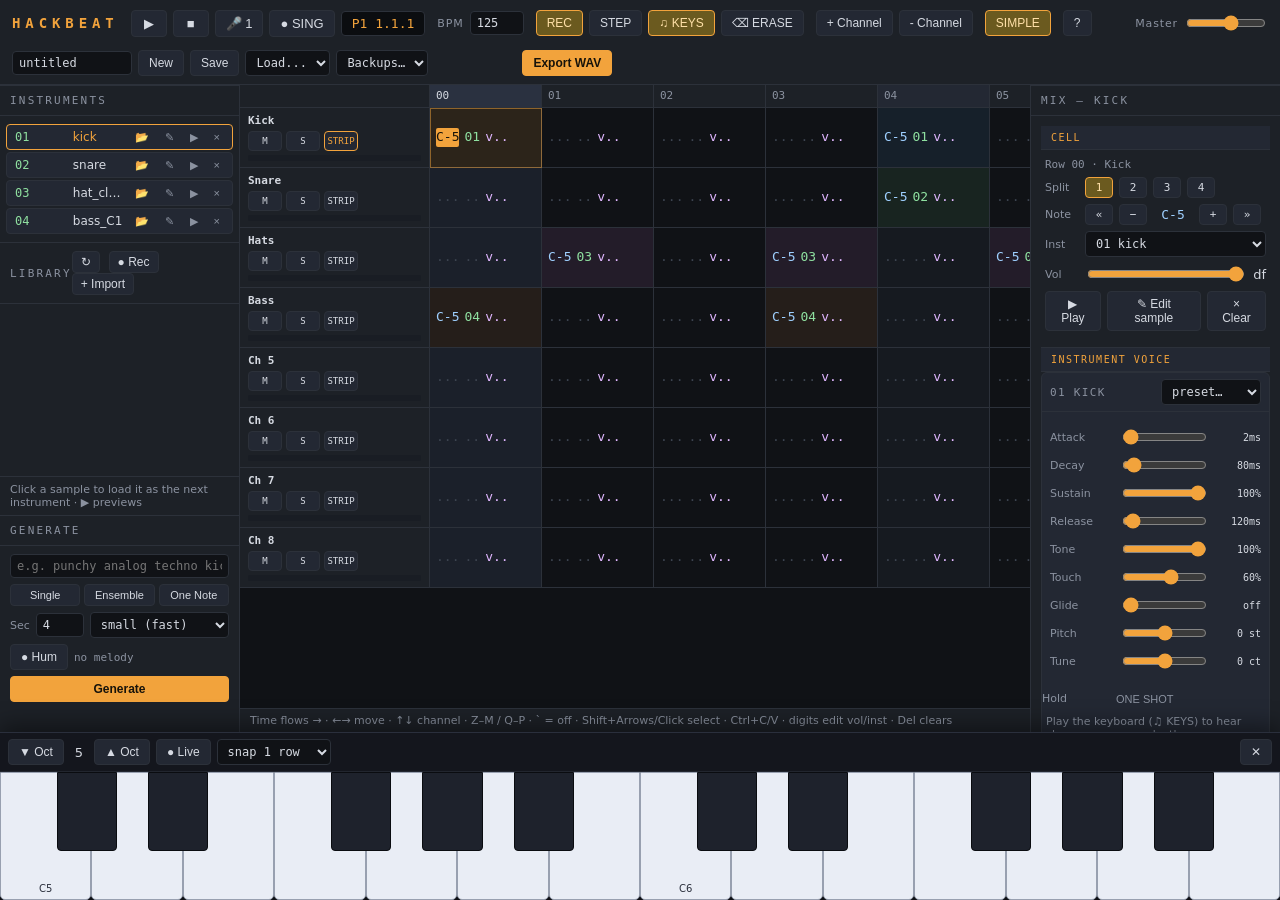
==== commit 649595c6: "Effects rack with envelopes, one-hit trim, bigger sample editor, draggable notes, shared track chain" ====
--- a/static/index.html
+++ b/static/index.html
@@ -179,7 +179,7 @@
       <span id="em-title">SAMPLE EDITOR</span>
       <button id="em-close" class="mini-btn">&#10005;</button>
     </div>
-    <canvas id="em-wave" width="920" height="200"></canvas>
+    <canvas id="em-wave" width="1500" height="320"></canvas>
     <div class="em-info" id="em-info">no sample loaded</div>
     <div class="em-row">
       <button id="em-play">&#9654; Play</button>
@@ -191,27 +191,29 @@
       <button id="em-fadeout">Fade Out</button>
       <button id="em-normalize">Normalize</button>
       <button id="em-trim">Trim</button>
+      <button id="em-onehit" title="Cut it down to its first clean note / hit">&#9986; One hit</button>
       <button id="em-cut">Cut</button>
       <button id="em-silence">Silence</button>
       <button id="em-reverse">Reverse</button>
       <button id="em-gdown">&minus;3dB</button>
       <button id="em-gup">+3dB</button>
     </div>
-    <div class="em-row">
-      <label class="em-lab">FX</label>
-      <select id="em-fx">
-        <option value="dist">Distortion</option>
-        <option value="crush">Bitcrush</option>
-        <option value="lowpass">Lowpass</option>
-        <option value="highpass">Highpass</option>
-        <option value="delay">Delay</option>
-        <option value="reverb">Reverb</option>
-      </select>
-      <label class="em-lab" id="em-p1-label">Drive</label>
-      <input id="em-p1" type="range" min="0" max="1" step="0.01" value="0.4">
-      <label class="em-lab" id="em-p2-label">Mix</label>
-      <input id="em-p2" type="range" min="0" max="1" step="0.01" value="0.4">
-      <button id="em-fxapply" class="accent">Apply FX</button>
+    <div class="em-row em-fx-row">
+      <label class="em-lab">EFFECT</label>
+      <select id="em-fx"></select>
+      <label class="em-lab" id="em-fl0"></label><input id="em-fp0" class="em-fp" type="range"><span id="em-fv0" class="em-info em-fv"></span>
+      <label class="em-lab" id="em-fl1"></label><input id="em-fp1" class="em-fp" type="range"><span id="em-fv1" class="em-info em-fv"></span>
+      <label class="em-lab" id="em-fl2"></label><input id="em-fp2" class="em-fp" type="range"><span id="em-fv2" class="em-info em-fv"></span>
+      <span id="em-fx-none" class="em-info">no settings — use the envelope for how much</span>
+    </div>
+    <div class="em-row">
+      <label class="em-lab">ENVELOPE</label>
+      <select id="em-env-preset" title="How much of the effect is in, over the length of the sound (or the selection)"></select>
+      <button id="em-env-edit" title="Click the wave to add points, drag them, double-click to remove">&#9998; Draw envelope</button>
+      <span class="em-sep"></span>
+      <button id="em-fxpreview" title="Hear it without keeping it">&#9654; Preview</button>
+      <button id="em-fxapply" class="accent">Apply</button>
+      <span class="em-info">applies to the selection if you've dragged one, else the whole sound</span>
     </div>
     <div class="em-row">
       <label class="em-lab">Speed</label>
@@ -619,8 +621,11 @@
 
 <div id="toast"></div>
 
+<script src="hbchain.js?v=20261002a"></script>
 <script src="voices.js?v=20261002a"></script>
 <script src="piano.js?v=20261002a"></script>
 <script src="app.js?v=20261002a"></script>
+<script src="emfx.js?v=20261002a"></script>
+<script>HB_EMFX.init();</script>
 </body>
 </html>
--- a/static/style.css
+++ b/static/style.css
@@ -500,8 +500,8 @@
   border: 1px solid var(--line);
   border-radius: 8px;
   padding: 12px;
-  width: min(960px, 94vw);
-  max-height: 92vh;
+  width: min(1560px, 97vw);
+  max-height: 96vh;
   overflow-y: auto;
   display: flex;
   flex-direction: column;
@@ -518,7 +518,7 @@
 }
 #em-wave {
   width: 100%;
-  height: 200px;
+  height: 320px;
   background: #0b0d10;
   border: 1px solid var(--line);
   border-radius: 4px;
@@ -529,7 +529,6 @@
 .em-lab { color: var(--dim); font-size: 11px; flex: 0 0 auto; }
 .em-info { color: var(--dim); font-size: 11px; font-family: var(--mono); }
 .em-sep { width: 1px; height: 18px; background: var(--line); }
-#em-p1, #em-p2 { width: 110px; accent-color: var(--amber); padding: 0; }
 #em-name { flex: 1; min-width: 120px; }
 #em-record.recording, #gen-hum.recording, #btn-sing.recording { background: #6b2f2f; border-color: #d05050; color: #ffd6d6; }
 
@@ -854,3 +853,14 @@
 
 /* autosave-to-file indicator */
 .save-state { font-size: 11px; color: #8b92a0; margin-left: 6px; min-width: 70px; display: inline-block; }
+
+/* effects rack */
+.em-fp { width: 130px; accent-color: var(--amber); padding: 0; }
+.em-fv { min-width: 52px; }
+#em-fx { max-width: 230px; }
+
+/* dragged notes: a tick where a nudged note really starts; a label while dragging */
+.pcell { position: relative; }
+.pcell.nudged::after { content: ""; position: absolute; top: 0; bottom: 0; width: 2px; background: var(--amber); left: clamp(0%, calc(var(--nudge) * 100%), 97%); }
+.pcell.dragging { z-index: 5; opacity: 0.85; outline: 1px dashed var(--amber); cursor: grabbing; overflow: visible; }
+.pcell.dragging::before { content: attr(data-drag); position: absolute; top: -16px; left: 0; font-size: 10px; color: var(--amber); white-space: nowrap; }
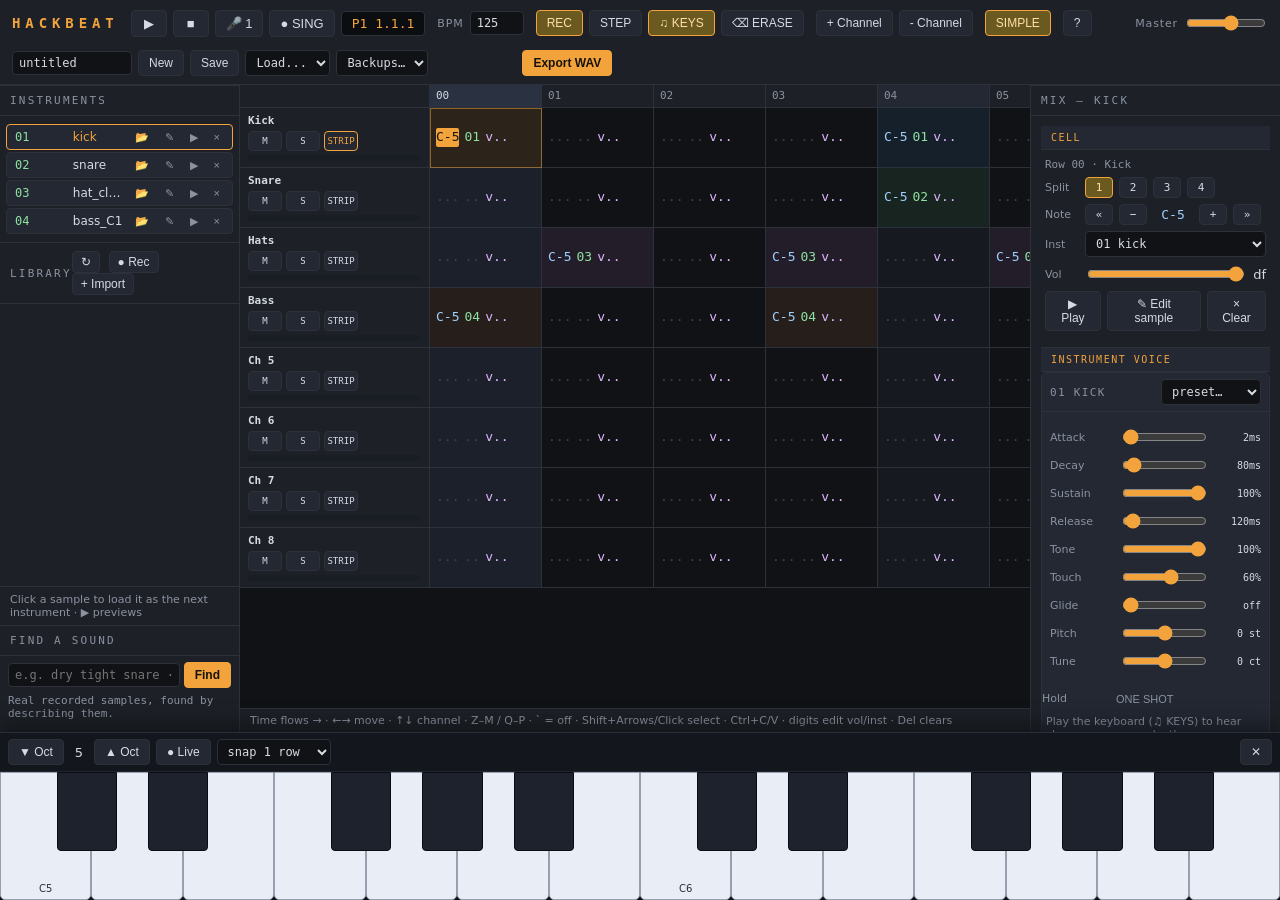
==== commit 8fcec928: "Find a Sound: real recorded samples found by description (replaces MusicGen generation) - library.py" ====
--- a/static/index.html
+++ b/static/index.html
@@ -4,7 +4,7 @@
 <meta charset="UTF-8">
 <meta name="viewport" content="width=device-width, initial-scale=1.0">
 <title>Hackbeat</title>
-<link rel="stylesheet" href="style.css?v=20261002a">
+<link rel="stylesheet" href="style.css?v=20261002b">
 </head>
 <body>
 
@@ -113,29 +113,14 @@
     <div id="palette-list"></div>
     <div class="palette-foot">Click a sample to load it as the next instrument &middot; &#9654; previews</div>
 
-    <div class="palette-head"><span>GENERATE</span></div>
-    <div id="gen-panel">
-      <input id="gen-prompt" type="text" placeholder="e.g. punchy analog techno kick" spellcheck="false">
-      <div class="gen-row gen-style">
-        <button class="gen-style-btn" data-style="single" title="Adds: one solo instrument, unaccompanied">Single</button>
-        <button class="gen-style-btn" data-style="ensemble" title="Adds: full ensemble, layered arrangement">Ensemble</button>
-        <button class="gen-style-btn" data-style="onenote" title="Adds: one sustained pitch only - great for playable instruments">One Note</button>
+    <div class="palette-head"><span>FIND A SOUND</span></div>
+    <div id="find-panel">
+      <div class="gen-row">
+        <input id="find-q" type="text" placeholder="e.g. dry tight snare · warm cello · glassy bell" spellcheck="false">
+        <button id="find-go" class="accent">Find</button>
       </div>
-      <div class="gen-row">
-        <label>Sec</label>
-        <input id="gen-dur" type="number" min="1" max="20" value="4">
-        <select id="gen-model">
-          <option value="facebook/musicgen-small" selected>small (fast)</option>
-          <option value="facebook/musicgen-medium">medium (better)</option>
-        </select>
-      </div>
-      <div class="gen-row">
-        <button id="gen-hum">&#9679; Hum</button>
-        <span id="gen-melody-status" class="em-info">no melody</span>
-        <button id="gen-melody-clear" class="mini-btn" hidden title="Clear melody">&#10005;</button>
-      </div>
-      <button id="btn-generate" class="accent">Generate</button>
-      <div id="gen-status"></div>
+      <div id="find-status" class="em-info">Real recorded samples, found by describing them.</div>
+      <div id="find-results" class="find-results"></div>
     </div>
   </aside>
 
@@ -227,10 +212,6 @@
     <div class="em-row">
       <button id="em-record">&#9679; Record</button>
       <select id="input-device" class="input-device" title="Which mic or input to record from"></select>
-      <button id="em-tomelody" title="Use this audio as the melody for AI generation">&#8594; Melody</button>
-    </div>
-    <div class="em-row">
-      <span class="em-lab">GENERATE</span>
       <span id="em-recstatus" class="em-info"></span>
     </div>
     <div class="em-row">
@@ -243,25 +224,14 @@
     <div class="em-row">
       <span id="em-cellhint" class="em-info" hidden>Replace changes EVERY cell using this sample &middot; Apply to This Cell forks an edited copy for just this one cell</span>
     </div>
-        <div class="em-row em-gen-row">
-      <input id="em-gen-prompt" type="text" placeholder="style / instrument prompt" spellcheck="false">
-      <input id="em-gen-dur" type="number" min="1" max="20" value="4" title="Seconds">
-      <select id="em-gen-model">
-        <option value="facebook/musicgen-small" selected>small (fast)</option>
-        <option value="facebook/musicgen-medium">medium (better)</option>
-      </select>
-      <button id="em-gen-tomelody" title="Use the audio currently loaded above as the melody">Use audio as melody</button>
-      <button id="em-generate" class="accent">Generate into editor</button>
-    </div>
-    <div class="em-row gen-style">
-      <button class="gen-style-btn" data-style="single" title="Adds: one solo instrument, unaccompanied">Single</button>
-      <button class="gen-style-btn" data-style="ensemble" title="Adds: full ensemble, layered arrangement">Ensemble</button>
-      <button class="gen-style-btn" data-style="onenote" title="Adds: one sustained pitch only - great for playable instruments">One Note</button>
-    </div>
-    <div class="em-row">
-      <span id="em-gen-status" class="em-info"></span>
-      <span id="em-gen-melody-status" class="em-info"></span>
-    </div>
+    <div class="em-row em-gen-row">
+      <span class="em-lab">FIND A SOUND</span>
+      <input id="em-find-q" type="text" placeholder="describe it: dry tight snare, warm cello, glassy bell..." spellcheck="false">
+      <button id="em-find-go" class="accent">Find</button>
+      <button id="em-find-like" title="Real recordings that sound like what's in the editor now">Find sounds like this</button>
+      <span id="em-find-status" class="em-info"></span>
+    </div>
+    <div id="em-find-results" class="find-results"></div>
   </div>
 </div>
 
@@ -326,7 +296,7 @@
         <a href="#h-fx">Mixing &amp; Effects</a>
         <a href="#h-instruments">Instruments &amp; the Library</a>
         <a href="#h-editor">The Sound Editor</a>
-        <a href="#h-ai">AI Sample Generation</a>
+        <a href="#h-ai">Find a Sound</a>
         <a href="#h-projects">Saving, Loading &amp; Export</a>
         <a href="#h-troubleshoot">Troubleshooting</a>
       </nav>
@@ -546,28 +516,19 @@
         </section>
 
         <section id="h-ai">
-          <h2>AI Sample Generation</h2>
-          <p>The <strong>GENERATE</strong> panel (bottom-left, and also inside
-          the Sound Editor) turns a text prompt into a new sample using
-          MusicGen. Type a style or instrument description, set a duration,
-          and hit Generate. First run downloads the model, so it'll be slow
-          exactly once.</p>
-          <p><strong>Style buttons:</strong> the Single / Ensemble /
-          One Note buttons quietly append extra instructions to your prompt.
-          <em>Single</em> pushes the model toward one unaccompanied
-          instrument, <em>Ensemble</em> toward a full layered arrangement,
-          and <em>One Note</em> toward a single sustained pitch &mdash; ideal
-          when you want a clean playable instrument tone, since Hackbeat
-          repitches from C-5. Click a button again to turn it off.</p>
-          <p><strong>Hum or whistle a melody:</strong> hit
-          <strong>&#9679; Hum</strong>, record yourself humming or whistling,
-          then type a style prompt (e.g. "warm analog synth lead") and
-          Generate. Hackbeat extracts the melody's pitch contour and
-          generates new audio that follows it in that style &mdash; this
-          automatically switches to the melody-aware model.</p>
-          <p>You can also send audio already open in the Sound Editor as the
-          melody, using its own <strong>Use audio as melody</strong> button
-          &mdash; useful if you've recorded or trimmed a whistle first.</p>
+          <h2>Find a Sound</h2>
+          <p>The <strong>FIND A SOUND</strong> panel (bottom-left, and inside
+          the Sound Editor) finds <em>real recorded</em> samples by describing
+          them: "dry tight snare", "warm cello note", "glassy bell", "brass
+          stab". The best 8 matches come back from thousands of recordings;
+          &#9654; plays one, <strong>+</strong> adds it as an instrument (or
+          <strong>Load</strong> puts it in the editor). When the recording's
+          note is known, its Pitch is set so it plays in tune.</p>
+          <p><strong>Find sounds like this</strong> (in the editor) searches by
+          the sound you have loaded instead of words.</p>
+          <p>The libraries: VCSL and VSCO-2 CE by Versilian Studios (CC0, free
+          for anything) and NSynth by Google Magenta (CC BY 4.0: free for
+          anything, with a credit &mdash; see LIBRARY-CREDITS.md).</p>
         </section>
 
         <section id="h-projects">
@@ -598,15 +559,16 @@
                 "(missing)".</strong> Its sample file was deleted from the
                 LIBRARY. Load a different sample into that slot, or find the
                 original file and re-import it.</li>
-            <li><strong>Generate fails with an error about dependencies.</strong>
-                The AI packages (torch/transformers) aren't installed in this
-                copy's virtual environment &mdash; re-run the installer
-                without the <code>--no-ai</code> flag.</li>
+            <li><strong>Find a Sound says the library isn't indexed.</strong>
+                Fetch the libraries (<code>samples/library/_dl/fetch.sh</code>)
+                and build the index once
+                (<code>venv/bin/python library.py build</code>); it needs the
+                AI packages (torch/transformers) installed.</li>
             <li><strong>Sound gets crackly or harsh with lots of channels.</strong>
                 Check the master headroom is doing its job &mdash; try easing
                 back individual channel volumes and the SEND BUSES send
                 amounts rather than the master fader.</li>
-            <li><strong>Recording or Humming doesn't prompt for the
+            <li><strong>Recording doesn't prompt for the
                 microphone.</strong> Browsers only allow mic access on
                 <code>localhost</code> or secure (https) pages &mdash; make
                 sure you're opening Hackbeat at
@@ -621,11 +583,11 @@
 
 <div id="toast"></div>
 
-<script src="hbchain.js?v=20261002a"></script>
-<script src="voices.js?v=20261002a"></script>
-<script src="piano.js?v=20261002a"></script>
-<script src="app.js?v=20261002a"></script>
-<script src="emfx.js?v=20261002a"></script>
+<script src="hbchain.js?v=20261002b"></script>
+<script src="voices.js?v=20261002b"></script>
+<script src="piano.js?v=20261002b"></script>
+<script src="app.js?v=20261002b"></script>
+<script src="emfx.js?v=20261002b"></script>
 <script>HB_EMFX.init();</script>
 </body>
 </html>
--- a/static/style.css
+++ b/static/style.css
@@ -864,3 +864,13 @@
 .pcell.nudged::after { content: ""; position: absolute; top: 0; bottom: 0; width: 2px; background: var(--amber); left: clamp(0%, calc(var(--nudge) * 100%), 97%); }
 .pcell.dragging { z-index: 5; opacity: 0.85; outline: 1px dashed var(--amber); cursor: grabbing; overflow: visible; }
 .pcell.dragging::before { content: attr(data-drag); position: absolute; top: -16px; left: 0; font-size: 10px; color: var(--amber); white-space: nowrap; }
+
+/* find a sound */
+#find-panel { display: flex; flex-direction: column; gap: 6px; padding: 6px 8px; }
+#find-panel .gen-row { display: flex; gap: 4px; }
+#find-q { flex: 1; min-width: 0; }
+.find-results { display: flex; flex-direction: column; gap: 2px; max-height: 260px; overflow-y: auto; }
+.find-row { display: flex; align-items: center; gap: 5px; font-size: 11px; padding: 2px 0; border-bottom: 1px solid var(--line); }
+.find-name { flex: 1; min-width: 0; overflow: hidden; text-overflow: ellipsis; white-space: nowrap; }
+.find-src { color: var(--dim); font-family: var(--mono); font-size: 10px; white-space: nowrap; }
+#em-find-q { flex: 1; min-width: 200px; }
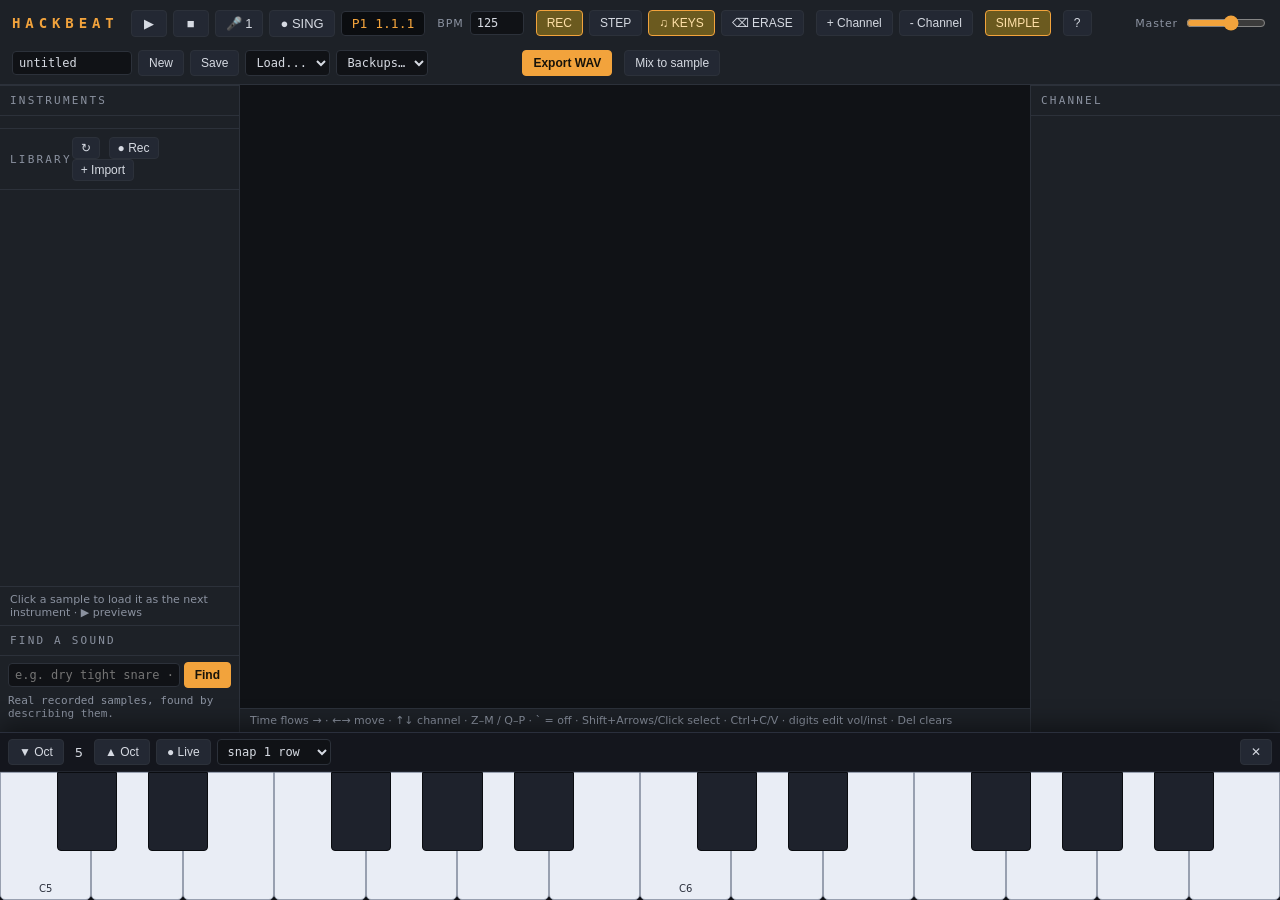
==== commit 42bdad49: "Pick several tracks (Ctrl/Shift+click) and Mix to sample - Ctrl+click track headers to pick tracks, " ====
--- a/static/index.html
+++ b/static/index.html
@@ -4,7 +4,7 @@
 <meta charset="UTF-8">
 <meta name="viewport" content="width=device-width, initial-scale=1.0">
 <title>Hackbeat</title>
-<link rel="stylesheet" href="style.css?v=20261002b">
+<link rel="stylesheet" href="style.css?v=20261003a">
 </head>
 <body>
 
@@ -84,6 +84,7 @@
   </div>
 
   <button id="btn-export" class="accent">Export WAV</button>
+  <button id="btn-mix" disabled title="Ctrl+click track names to pick tracks (Shift+click: a range), then mix them into one sample in the palette">Mix to sample</button>
 </header>
 
 <div id="order-bar">
@@ -583,11 +584,11 @@
 
 <div id="toast"></div>
 
-<script src="hbchain.js?v=20261002b"></script>
-<script src="voices.js?v=20261002b"></script>
-<script src="piano.js?v=20261002b"></script>
-<script src="app.js?v=20261002b"></script>
-<script src="emfx.js?v=20261002b"></script>
+<script src="hbchain.js?v=20261003a"></script>
+<script src="voices.js?v=20261003a"></script>
+<script src="piano.js?v=20261003a"></script>
+<script src="app.js?v=20261003a"></script>
+<script src="emfx.js?v=20261003a"></script>
 <script>HB_EMFX.init();</script>
 </body>
 </html>
--- a/static/style.css
+++ b/static/style.css
@@ -874,3 +874,6 @@
 .find-name { flex: 1; min-width: 0; overflow: hidden; text-overflow: ellipsis; white-space: nowrap; }
 .find-src { color: var(--dim); font-family: var(--mono); font-size: 10px; white-space: nowrap; }
 #em-find-q { flex: 1; min-width: 200px; }
+
+/* tracks picked for Mix to sample */
+.ch-hdr.ch-picked { box-shadow: inset 3px 0 0 var(--amber); background: rgba(242,163,60,0.12); }
